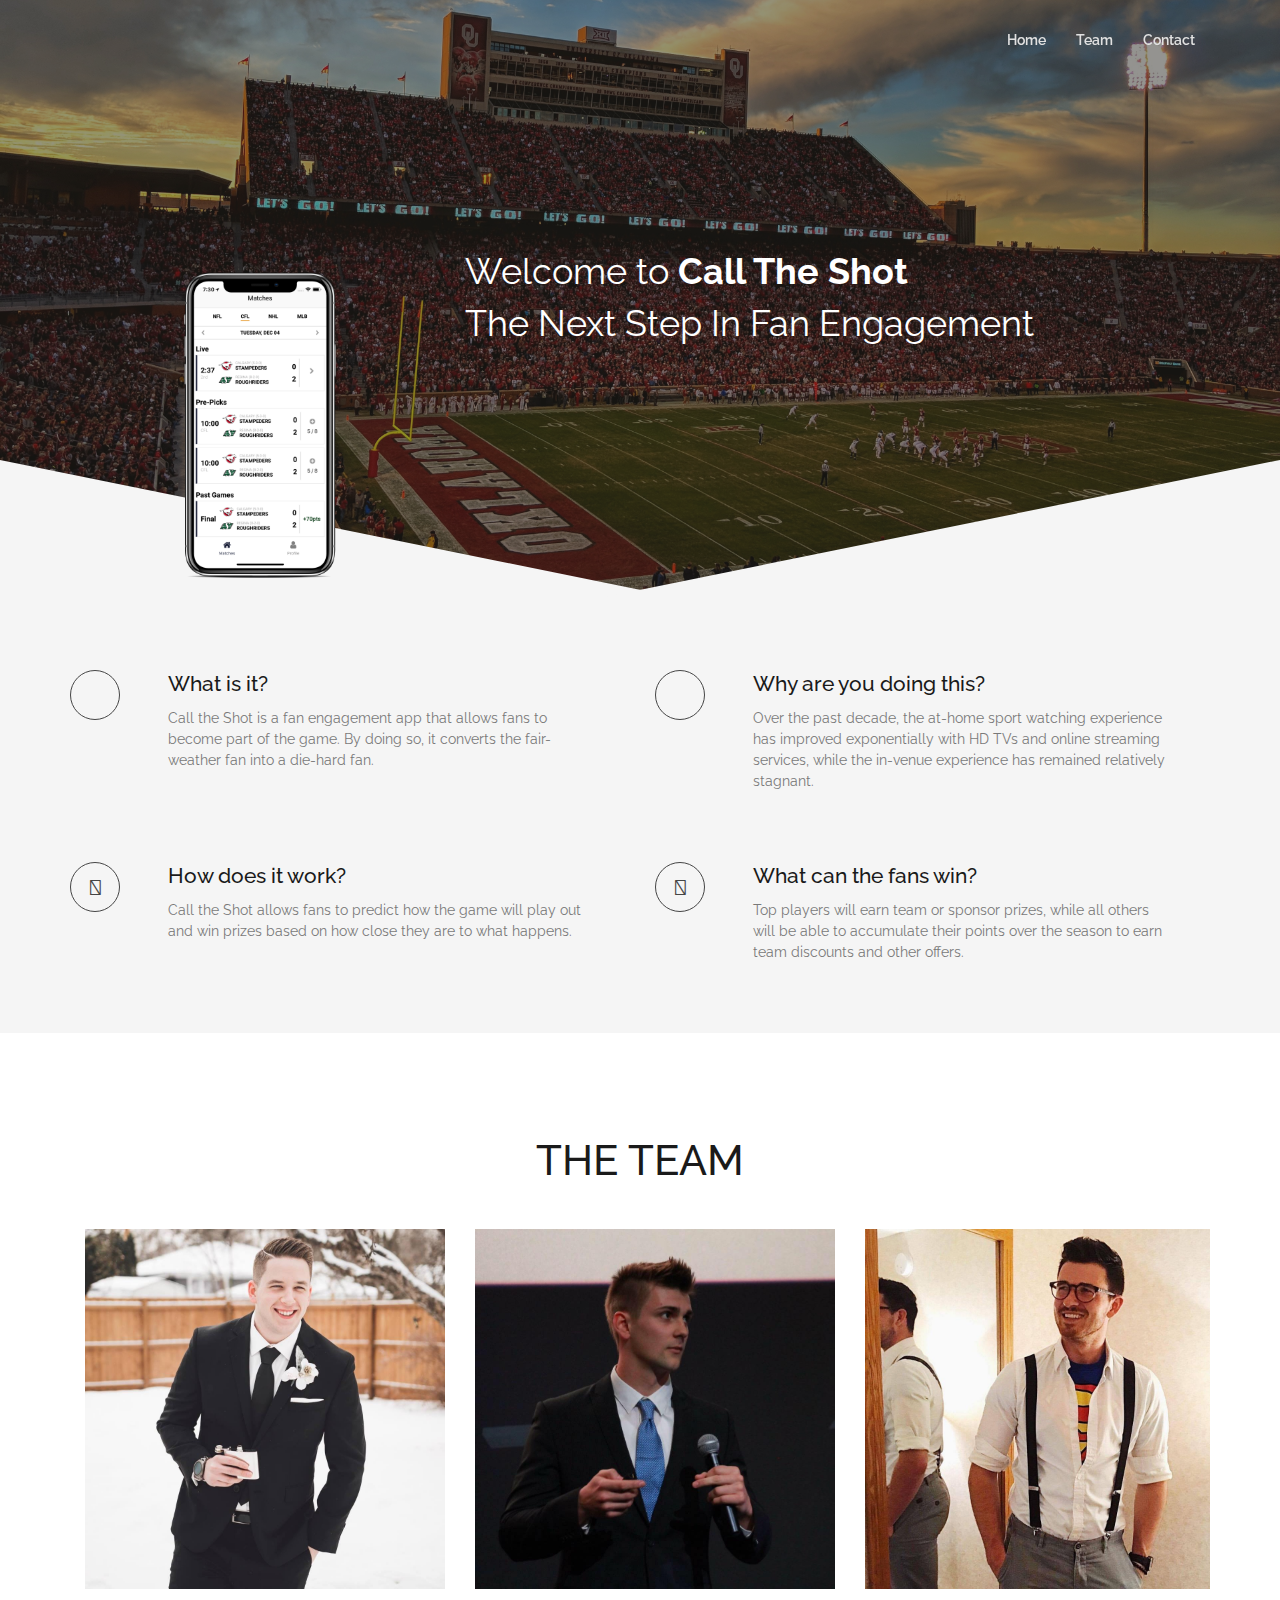
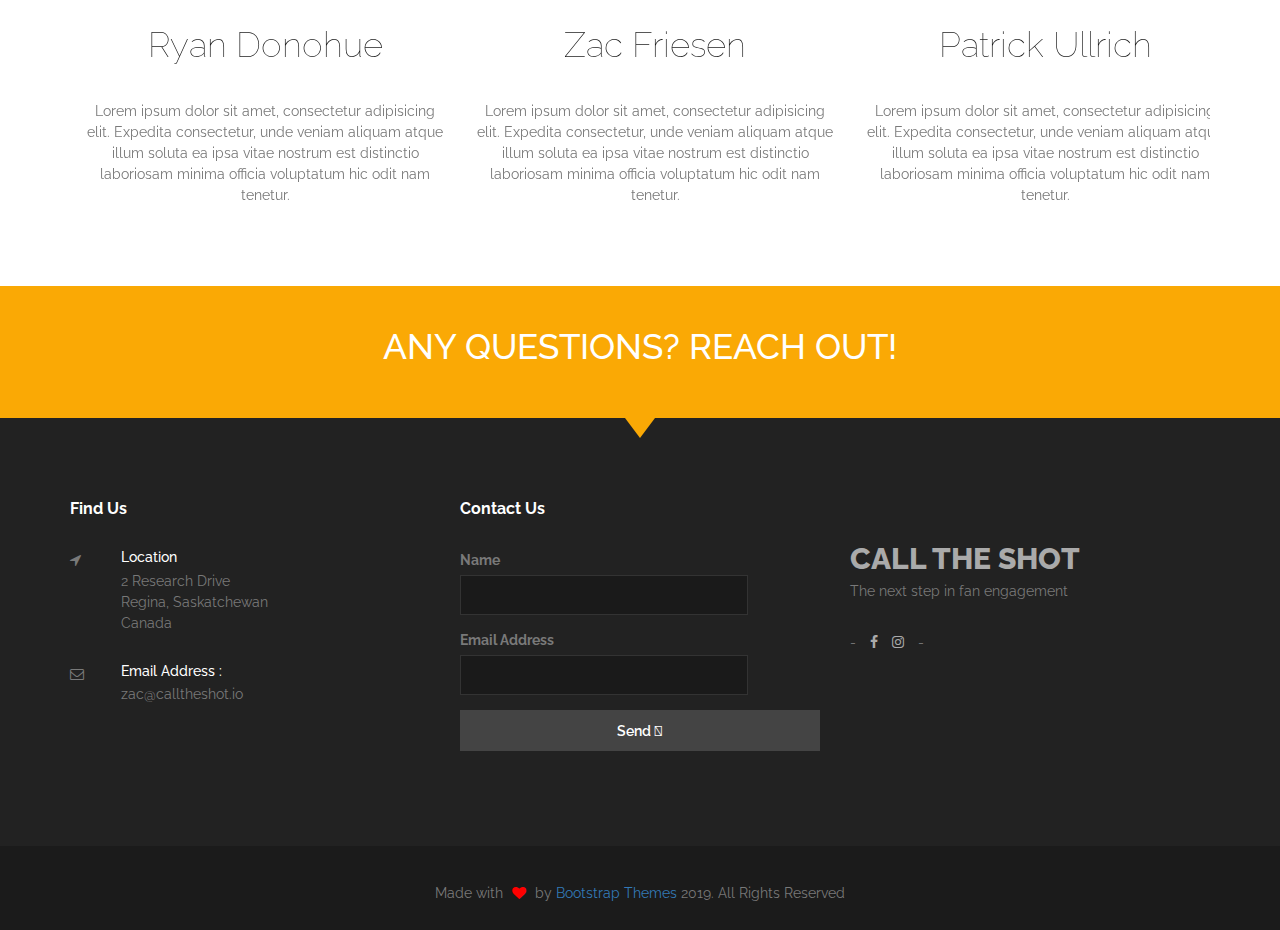
==== index.html @ 2e90aa80 "feat(Favicon):" ====
<!doctype html>
<!--[if lt IE 7]>      <html class="no-js lt-ie9 lt-ie8 lt-ie7" lang=""> <![endif]-->
<!--[if IE 7]>         <html class="no-js lt-ie9 lt-ie8" lang=""> <![endif]-->
<!--[if IE 8]>         <html class="no-js lt-ie9" lang=""> <![endif]-->
<!--[if gt IE 8]><!-->
<html class="no-js" lang="en">
<!--<![endif]-->

<head>
  <meta charset="utf-8">
  <title>Call The Shot</title>
  <meta name="description" content="">
  <meta name="viewport" content="width=device-width, initial-scale=1">
  <link rel="icon" type="image/png" sizes="32x32" href="./assets/favicon-32x32.png">
  <link rel="icon" type="image/png" sizes="16x16" href="./assets/favicon-16x16.png">
  <meta name="msapplication-TileColor" content="#da532c">
  <meta name="theme-color" content="#ffffff">

  <!--Google Font link-->
  <link href="https://fonts.googleapis.com/css?family=Raleway:100,100i,200,200i,300,300i,400,400i,500,500i,600,600i,700,700i,800,800i,900,900i"
    rel="stylesheet">
  <link href="https://fonts.googleapis.com/css?family=Droid+Sans" rel="stylesheet">


  <link rel="stylesheet" href="assets/css/animate.css">
  <link rel="stylesheet" href="assets/css/font-awesome.min.css">
  <link rel="stylesheet" href="assets/css/bootstrap.css">
  <link rel="stylesheet" href="assets/css/bootsnav.css">
  <link rel="stylesheet" href="assets/css/plugins.css" />
  <link rel="stylesheet" href="assets/css/style.css">
  <link rel="stylesheet" href="assets/css/responsive.css" />
  <link rel="stylesheet" href="assets/css/magnific-popup.css">

  <link rel="stylesheet" href="https://use.fontawesome.com/releases/v5.5.0/css/all.css" integrity="sha384-B4dIYHKNBt8Bc12p+WXckhzcICo0wtJAoU8YZTY5qE0Id1GSseTk6S+L3BlXeVIU"
    crossorigin="anonymous">

  <script src="assets/js/vendor/modernizr-2.8.3-respond-1.4.2.min.js"></script>
</head>

<body data-spy="scroll" data-target="#navbar-menu" data-offset="110">


  <!-- Preloader -->
  <div id="loading">
    <div id="loading-center">
      <div id="loading-center-absolute">
        <div class="object" id="object_one"></div>
        <div class="object" id="object_two"></div>
        <div class="object" id="object_three"></div>
        <div class="object" id="object_four"></div>
      </div>
    </div>
  </div>
  <!--End off Preloader -->


  <div class="culmn">
    <!--Home page style-->


    <nav class="navbar navbar-default bootsnav navbar-fixed no-background white">
      <div class="container">

        <!-- Start Header Navigation -->
        <div class="navbar-header">
          <button type="button" class="navbar-toggle" data-toggle="collapse" data-target="#navbar-menu">
            <i class="fa fa-bars"></i>
          </button>

          <a href="#" class="navbar-left">
            <!-- <img src="assets/cts.png"> -->
          </a>

        </div>
        <!-- End Header Navigation -->

        <!-- navbar menu -->
        <div class="collapse navbar-collapse" id="navbar-menu">
          <ul class="nav navbar-nav navbar-right">
            <li><a href="#home">Home</a></li>
            <!-- <li><a href="#features">About</a></li> -->
            <li><a href="#team">Team</a></li>
            <li><a href="#contact">Contact</a></li>
          </ul>
        </div><!-- /.navbar-collapse -->
      </div>

    </nav>

    <!--Home Sections-->
    <section id="home" class="home bg-black fix">
      <div class="overlay"></div>
      <div class="container">
        <div class="row">
          <div class="main_home">
            <div class="col-md-12">
              <div class="hello_slid">
                <div class="slid_item xs-text-center">
                  <div class="col-sm-4">
                    <img src="assets/matches.png" alt="" />
                  </div>
                  <div class="col-sm-8">
                    <div class="home_text xs-m-top-30">
                      <h2 class="text-white">Welcome to <strong>Call The Shot</strong></h2>
                      <h2 class="text-white">The Next Step In Fan Engagement</h2>
                    </div>

                    <!-- <div class="home_btns m-top-40">
                      <a href="" class="btn btn-primary m-top-20">Buy Now</a>
                    </div> -->
                  </div>
                </div><!-- End off slid item -->

              </div>
            </div>
          </div>
        </div>
        <!--End off row-->
      </div>
      <!--End off container -->
    </section>
    <!--End off Home Sections-->



    <!--Featured Section-->
    <section id="features" class="features bg-grey">
      <div class="container">
        <div class="row">
          <div class="main_features fix roomy-70">
            <div class="col-md-6">
              <div class="features_item sm-m-top-30">
                <div class="f_item_icon">
                  <i class="fas fa-mobile-alt"></i>
                </div>
                <div class="f_item_text">
                  <h3>What is it?</h3>
                  <p>Call the Shot is a fan engagement app that allows fans to become part of the game. By doing so, it
                    converts the fair-weather fan into a die-hard fan.</p>
                </div>
              </div>
            </div>
            <div class="col-md-6">
              <div class="features_item sm-m-top-30">
                <div class="f_item_icon">
                  <i class="fas fa-clock"></i>
                </div>
                <div class="f_item_text">
                  <h3>Why are you doing this?</h3>
                  <p>Over the past decade, the at-home sport watching experience has improved exponentially with HD TVs
                    and online streaming services, while the in-venue experience has remained relatively stagnant.</p>
                </div>
              </div>
            </div>
            <div class="col-md-6">
              <div class="features_item m-top-70">
                <div class="f_item_icon">
                  <i class="fas fa-question"></i>
                </div>
                <div class="f_item_text">
                  <h3>How does it work?</h3>
                  <p>Call the Shot allows fans to predict how the game will play out and win prizes based on how close
                    they are to what happens. </p>
                </div>
              </div>
            </div>
            <div class="col-md-6">
              <div class="features_item m-top-70">
                <div class="f_item_icon">
                  <i class="fas fa-trophy"></i>
                </div>
                <div class="f_item_text">
                  <h3>What can the fans win?</h3>
                  <p>Top players will earn team or sponsor prizes, while all others will be able to accumulate their
                    points over the season to earn team discounts and other offers.</p>
                </div>
              </div>
            </div>

          </div>
        </div><!-- End off row -->
      </div><!-- End off container -->
    </section><!-- End off Featured Section-->


    <!--Dialogue section-->

    <!-- <section id="dialogue" class="dialogue bg-white roomy-80">
      <div class="container">
        <div class="row">
          <div class="main_dialogue text-center">
            <div class="row">
              <div class="col-md-4">
                <img class="img-responsive" src="assets/fan-.png" alt="">
              </div>
              <div class="col-md-8">
                <h2>Hello</h2>
                <p>Lorem ipsum, dolor sit amet consectetur adipisicing elit. Perferendis alias commodi hic perspiciatis
                  molestiae obcaecati minima sint, aspernatur fugiat, incidunt, magni quae cupiditate repudiandae
                  mollitia cum ad nemo vel atque.</p>
              </div>
            </div>
            <div class="row">
              <div class="col-md-8">
                <h2>Hello</h2>
                <p>Lorem ipsum, dolor sit amet consectetur adipisicing elit. Perferendis alias commodi hic perspiciatis
                  molestiae obcaecati minima sint, aspernatur fugiat, incidunt, magni quae cupiditate repudiandae
                  mollitia cum ad nemo vel atque.</p>
              </div>
              <div class="col-md-4">
                <img class="img-responsive" src="assets/cts.png" alt="">
              </div>
            </div>
            <div class="row">
              <div class="img-responsive" class="col-xs-12">
                <hr>
              </div>
            </div>
            <div class="row">
              <div class="col-md-4">
                <img src="assets/cts.png" alt="">
              </div>
              <div class="col-md-8">
                <h2>Hello</h2>
                <p>Lorem ipsum, dolor sit amet consectetur adipisicing elit. Perferendis alias commodi hic perspiciatis
                  molestiae obcaecati minima sint, aspernatur fugiat, incidunt, magni quae cupiditate repudiandae
                  mollitia cum ad nemo vel atque.</p>
              </div>
            </div>
          </div>
        </div>
      </div>
    </section> -->

    <!--product section-->
    <section id="team" class="team bg-white fix">
      <div class="container">
        <div class="main_team roomy-80">
          <div class="head_title text-center fix">
            <h1 class="text-uppercase">The Team</h1>
          </div>

          <div class="carousel-inner" role="listbox">
            <div class="item active">
              <div class="container">
                <div class="row">

                  <div class="col-sm-4 text-center">
                    <div class="team_item xs-m-top-30">
                      <div class="port_img">
                        <img src="assets/ryan.jpg" alt="" />
                      </div>
                    </div>
                    <h2 class="my-2 person-title">Ryan Donohue</h2>
                    <p>Lorem ipsum dolor sit amet, consectetur adipisicing elit. Expedita consectetur, unde veniam
                      aliquam atque illum soluta ea ipsa vitae nostrum est distinctio laboriosam minima officia
                      voluptatum hic odit nam tenetur.</p>
                  </div>

                  <div class="col-sm-4 text-center">
                    <div class="team_item xs-m-top-30">
                      <div class="port_img">
                        <img src="assets/zac.jpg" alt="" />
                      </div>
                    </div>
                    <h2 class="my-2 person-title">Zac Friesen</h2>
                    <p>Lorem ipsum dolor sit amet, consectetur adipisicing elit. Expedita consectetur, unde veniam
                      aliquam atque illum soluta ea ipsa vitae nostrum est distinctio laboriosam minima officia
                      voluptatum hic odit nam tenetur.</p>
                  </div>

                  <div class="col-sm-4 text-center">
                    <div class="team_item xs-m-top-30">
                      <div class="port_img">
                        <img src="assets/pat.jpg" alt="" />
                      </div>
                    </div>
                    <h2 class="my-2 person-title">Patrick Ullrich</h2>
                    <p>Lorem ipsum dolor sit amet, consectetur adipisicing elit. Expedita consectetur, unde veniam
                      aliquam atque illum soluta ea ipsa vitae nostrum est distinctio laboriosam minima officia
                      voluptatum hic odit nam tenetur.</p>
                  </div>

                </div><!-- End off row -->
              </div>
            </div><!-- End off team -->
          </div>
        </div><!-- End off row -->
      </div><!-- End off container -->
    </section><!-- End off Product section -->

    <!--Call to  action section-->
    <section id="action" class="action bg-blue roomy-40">
      <div class="container">
        <div class="row">
          <div class="maine_action">
            <div class="col-md-12">
              <div class="action_item text-center">
                <h2 class="text-white text-uppercase">Any questions? Reach out!</h2>
              </div>
            </div>
          </div>
        </div>
      </div>
    </section>




    <footer id="contact" class="footer action-lage bg-black p-top-80">
      <!--<div class="action-lage"></div>-->
      <div class="container">
        <div class="row">
          <div class="widget_area">
            <div class="col-md-4">
              <div class="widget_item widget_about">
                <h5 class="text-white">Find Us</h5>
                <div class="widget_ab_item m-top-30">
                  <div class="item_icon"><i class="fa fa-location-arrow"></i></div>
                  <div class="widget_ab_item_text">
                    <h6 class="text-white">Location</h6>
                    <p>
                      2 Research Drive
                      <br>
                      Regina,
                      Saskatchewan
                      <br>
                      Canada</p>
                  </div>
                </div>
                <div class="widget_ab_item m-top-30">
                  <div class="item_icon"><i class="fa fa-envelope-o"></i></div>
                  <div class="widget_ab_item_text">
                    <h6 class="text-white">Email Address :</h6>
                    <p>zac@calltheshot.io</p>
                  </div>
                </div>
              </div><!-- End off widget item -->
            </div><!-- End off col-md-3 -->

            <div class="col-md-4">
              <div class="widget_item widget_newsletter sm-m-top-50">
                <h5 class="text-white">Contact Us</h5>
                <form class="m-top-30" action="https://formspree.io/ryan@calltheshot.io" method="POST">
                  <div class="form-group">
                    <label>Name</label>
                    <br>
                    <input name="name" type="text" class="form-control">
                  </div>
                  <div class="form-group">
                    <label>Email Address</label>
                    <br>
                    <input type="email" class="form-control" name="_replyto">
                  </div>
                  <div class="form-group">
                    <button type="submit" class="btn btn-block text-center">Send <i class="fas fa-arrow-circle-right"></i></button>
                  </div>
                </form>
              </div>
            </div>

            <div class="col-md-4">
              <div class="widget_item widget_newsletter sm-m-top-50">
                <div class="widget_brand m-top-40">
                  <a href="" class="text-uppercase">Call The Shot</a>
                  <p>The next step in fan engagement</p>
                </div>
                <ul class="list-inline m-top-30">
                  <li> - </li>
                  <li><a href="https://www.facebook.com/Call-the-Shot-252630158747086/"><i class="fa fa-facebook"></i></a></li>
                  <li><a href="https://www.instagram.com/calltheshotapp/"><i class="fa fa-instagram"></i></a></li>
                  <li> - </li>
                </ul>

              </div>
            </div>
          </div>
        </div>
      </div>
      <div class="main_footer fix bg-mega text-center p-top-40 p-bottom-30 m-top-80">
        <div class="col-md-12">
          <p>
            Made with
            <i class="fa fa-heart"></i>
            by
            <a target="_blank" href="http://bootstrapthemes.co">Bootstrap Themes</a>
            2019. All Rights Reserved
          </p>
        </div>
      </div>
    </footer>




  </div>

  <script src="assets/js/vendor/jquery-1.11.2.min.js"></script>
  <script src="assets/js/vendor/bootstrap.min.js"></script>

  <script src="assets/js/jquery.magnific-popup.js"></script>
  <script src="assets/js/jquery.easing.1.3.js"></script>
  <script src="assets/js/bootsnav.js"></script>

  <script src="assets/js/plugins.js"></script>
  <script src="assets/js/main.js"></script>

</body>

</html>
---- assets/css/bootsnav.css ----
/* ==============================================================

Template name : Bootsnav - Multi Purpose Header
Categorie : Bootstrap Menu in CSS
Author : adamnurdin01
Version : v.1.1
Created : 2016-06-02
Last update : 2016-06-11

============================================================== */

/* MEGAMENU STYLE
=================================*/
nav.bootsnav .dropdown.megamenu-fw {
    position: static;
}

nav.bootsnav .container {
    position: relative;
}

nav.bootsnav .megamenu-fw .dropdown-menu {
    left: auto;
}

nav.bootsnav .megamenu-content {
    padding: 15px;
    width: 100% !important;
}

nav.bootsnav .megamenu-content .title{
    margin-top: 0;
}

nav.bootsnav .dropdown.megamenu-fw .dropdown-menu {
    left: 0;
    right: 0;
}

/* Navbar
=================================*/
nav.navbar.bootsnav{
    margin-bottom: 0;
    -moz-border-radius: 0px;
    -webkit-border-radius: 0px;
    -o-border-radius: 0px;
    border-radius: 0px;
    background-color: #fff;
    border: none;
    border-bottom: solid 1px #e0e0e0;
    z-index: 9;
}

nav.navbar.bootsnav ul.nav > li > a{
    color: #6f6f6f;
    background-color: transparent !important;
}

nav.navbar.bootsnav ul.nav li.megamenu-fw > a:hover,
nav.navbar.bootsnav ul.nav li.megamenu-fw > a:focus,
nav.navbar.bootsnav ul.nav li.active > a:hover,
nav.navbar.bootsnav ul.nav li.active > a:focus,
nav.navbar.bootsnav ul.nav li.active > a{
    background-color: transparent;
}

nav.navbar.bootsnav .navbar-toggle{
    background-color: #fff !important;
    border: none;
    padding: 0;
    font-size: 18px;
    position: relative;
    top: 5px;
}

nav.navbar.bootsnav ul.nav .dropdown-menu .dropdown-menu{
    top: 0;
    left: 100%;
}

nav.navbar.bootsnav ul.nav ul.dropdown-menu > li > a{
    white-space:normal;
}


ul.menu-col{
    padding: 0;
    margin: 0;
    list-style: none;
}

ul.menu-col li a{
    color: #6f6f6f;
}

ul.menu-col li a:hover,
ul.menu-col li a:focus{
    text-decoration: none;
}

/* Navbar Full
=================================*/
nav.bootsnav.navbar-full{
    padding-bottom: 10px;
    padding-top: 10px;
}

nav.bootsnav.navbar-full .navbar-header{
    display: block;
    width: 100%;
}

nav.bootsnav.navbar-full .navbar-toggle{
    display: inline-block;
    margin-right: 0;
    position: relative;
    top: 0;
    font-size: 30px;
    -webkit-transition: all 1s ease-in-out;
	-moz-transition: all 1s ease-in-out;
	-o-transition: all 1s ease-in-out;
	-ms-transition: all 1s ease-in-out;
	transition: all 1s ease-in-out;
}

nav.bootsnav.navbar-full .navbar-collapse{
    position: fixed;
    width: 100%;
    height: 100% !important;
    top: 0;
    left: 0;
    padding: 0;
    display: none !important;
    z-index: 9;
}

nav.bootsnav.navbar-full .navbar-collapse.in{
    display: block !important;
}

nav.bootsnav.navbar-full .navbar-collapse .nav-full{
    overflow: auto;
}

nav.bootsnav.navbar-full .navbar-collapse .wrap-full-menu{
    display: table-cell;
    vertical-align: middle;
    background-color: #fff;
    overflow: auto;
}

nav.bootsnav.navbar-full .navbar-collapse .nav-full::-webkit-scrollbar {
    width: 0;
}

nav.bootsnav.navbar-full .navbar-collapse .nav-full::-moz-scrollbar {
    width: 0;
}

nav.bootsnav.navbar-full .navbar-collapse .nav-full::-ms-scrollbar {
    width: 0;
}

nav.bootsnav.navbar-full .navbar-collapse .nav-full::-o-scrollbar {
    width: 0;
}


nav.bootsnav.navbar-full .navbar-collapse ul.nav{
    display: block;
    width: 100%;
    overflow: auto;
}

nav.bootsnav.navbar-full .navbar-collapse ul.nav a:hover,
nav.bootsnav.navbar-full .navbar-collapse ul.nav a:focus,
nav.bootsnav.navbar-full .navbar-collapse ul.nav a{
    background-color: transparent;
}

nav.bootsnav.navbar-full .navbar-collapse ul.nav > li{
    float: none;
    display: block;
    text-align: center;
}

nav.bootsnav.navbar-full .navbar-collapse ul.nav > li > a{
    display: table;
    margin: auto;
    text-transform: uppercase;
    font-weight: bold;
    letter-spacing: 2px;
    font-size: 24px;
    padding: 10px 15px;
}

li.close-full-menu > a{
    padding-top: 0px !important;
    padding-bottom: 0px !important;
}

li.close-full-menu{
    padding-top: 30px !important;
    padding-bottom: 30px !important;
}

/* Atribute Navigation
=================================*/
.attr-nav{
    float: right;
    display: inline-block;
    margin-left: 13px;
    margin-right: -15px;
}

.attr-nav > ul{
    padding: 0;
    margin: 0 0 -7px 0;
    list-style: none;
    display: inline-block;
}

.attr-nav > ul > li{
    float: left;
    display: block;
}

.attr-nav > ul > li > a{
    color: #6f6f6f;
    display: block;
    padding: 28px 15px;
    position: relative;
}

.attr-nav > ul > li > a span.badge{
    position: absolute;
    top: 50%;
    margin-top: -15px;
    right: 5px;
    font-size: 10px;
    padding: 0;
    width: 15px;
    height: 15px;
    padding-top: 2px;
}

.attr-nav > ul > li.dropdown ul.dropdown-menu{
    -moz-border-radius: 0px;
    -webkit-border-radius: 0px;
    -o-border-radius: 0px;
    border-radius: 0px;
    -moz-box-shadow: 0px 0px 0px;
    -webkit-box-shadow: 0px 0px 0px;
    -o-box-shadow: 0px 0px 0px;
    box-shadow: 0px 0px 0px;
    border: solid 1px #e0e0e0;
}

ul.cart-list{
    padding: 0 !important;
    width: 250px !important;
}

ul.cart-list > li{
    position: relative;
    border-bottom: solid 1px #efefef;
    padding: 15px 15px 23px 15px !important;
}

ul.cart-list > li > a.photo{
    padding: 0 !important;
    margin-right: 15px;
    float: left;
    display: block;
    width: 50px;
    height: 50px;
    left: 15px;
    top: 15px;
}

ul.cart-list > li img{
    width: 50px;
    height: 50px;
    border: solid 1px #efefef;
}

ul.cart-list > li > h6{
    margin: 0;
}

ul.cart-list > li > h6 > a.photo{
    padding: 0 !important;
    display: block;
}

ul.cart-list > li > p{
    margin-bottom: 0;
}

ul.cart-list > li.total{
    background-color: #f5f5f5;
    padding-bottom: 15px !important;
}

ul.cart-list > li.total > .btn{
    display: inline-block;
    border-bottom: solid 1px #efefef !important;
}

ul.cart-list > li .price{
    font-weight: bold;
}

ul.cart-list > li.total > span{
    padding-top: 8px;
}

/* Top Search
=================================*/
.top-search{
    background-color: #333;
    padding: 10px 0;
    display: none;
}

.top-search input.form-control{
    background-color: transparent;
    border: none;
    -moz-box-shadow: 0px 0px 0px;
    -webkit-box-shadow: 0px 0px 0px;
    -o-box-shadow: 0px 0px 0px;
    box-shadow: 0px 0px 0px;
    color: #fff;
    height: 40px;
    padding: 0 15px;
}

.top-search .input-group-addon{
    background-color: transparent;
    border: none;
    color: #fff;
    padding-left: 0;
    padding-right: 0;
}

.top-search .input-group-addon.close-search{
    cursor: pointer;
}

/* Side Menu
=================================*/
body{
    -webkit-transition: all 0.3s ease-in-out;
	-moz-transition: all 0.3s ease-in-out;
	-o-transition: all 0.3s ease-in-out;
	-ms-transition: all 0.3s ease-in-out;
	transition: all 0.3s ease-in-out;
}

body.on-side{
    margin-left: -280px;
}

.side{
    position: fixed;
    overflow-y: auto;
    top: 0;
    right: -280px;
    width: 280px;
    padding: 25px 30px;
    height: 100%;
    display: block;
    background-color: #333;
    -webkit-transition: all 0.3s ease-in-out;
	-moz-transition: all 0.3s ease-in-out;
	-o-transition: all 0.3s ease-in-out;
	-ms-transition: all 0.3s ease-in-out;
	transition: all 0.3s ease-in-out;
    z-index: 9;
}

.side.on{
    right: 0;
}

.side .close-side{
    float: right;
    color: #fff;
    position: relative;
    z-index: 2;
    font-size: 16px;
}

.side .widget{
    position: relative;
    z-index: 1;
    margin-bottom: 25px;
}

.side .widget .title{
    color: #fff;
    margin-bottom: 15px;
}

.side .widget ul.link{
    padding: 0;
    margin: 0;
    list-style: none;
}

.side .widget ul.link li a{
    color: #9f9f9f;
    letter-spacing: 1px;
}

.side .widget ul.link li a:focus,
.side .widget ul.link li a:hover{
    color: #fff;
    text-decoration: none;
}

/* Share
=================================*/
nav.navbar.bootsnav .share{
    padding: 0 30px;
    margin-bottom: 30px;
}

nav.navbar.bootsnav .share ul{
    display: inline-block;
    padding: 0;
    margin: 0 0 -7px 0;
    list-style: none;
}

nav.navbar.bootsnav .share ul > li{
    float: left;
    display: block;
    margin-right: 5px;
}

nav.navbar.bootsnav .share ul > li > a{
    display: table-cell;
    vertical-align: middle;
    text-align: center;
    width: 35px;
    height: 35px;
    -moz-border-radius: 50%;
    -webkit-border-radius: 50%;
    -o-border-radius: 50%;
    border-radius: 50%;
    background-color: #cfcfcf;
    color: #fff;
}

/* Transparent
=================================*/
nav.navbar.bootsnav.navbar-fixed{
    position: fixed;
    display: block;
    width: 100%;
}

nav.navbar.bootsnav.no-background{
    -webkit-transition: all 1s ease-in-out;
	-moz-transition: all 1s ease-in-out;
	-o-transition: all 1s ease-in-out;
	-ms-transition: all 1s ease-in-out;
	transition: all 1s ease-in-out;
}

/* Navbar Sticky
=================================*/
.wrap-sticky{
    position: relative;
    -webkit-transition: all 0.3s ease-in-out;
	-moz-transition: all 0.3s ease-in-out;
	-o-transition: all 0.3s ease-in-out;
	-ms-transition: all 0.3s ease-in-out;
	transition: all 0.3s ease-in-out;
}

.wrap-sticky nav.navbar.bootsnav{
    position: absolute;
    width: 100%;
    left: 0;
    top: 0;
}

.wrap-sticky nav.navbar.bootsnav.sticked{
    position: fixed;
    -webkit-transition: all 0.2s ease-in-out;
	-moz-transition: all 0.2s ease-in-out;
	-o-transition: all 0.2s ease-in-out;
	-ms-transition: all 0.2s ease-in-out;
	transition: all 0.2s ease-in-out;
}

body.on-side .wrap-sticky nav.navbar.bootsnav.sticked{
    left: -280px;
}

/* Navbar Responsive
=================================*/
@media (min-width: 1024px) and (max-width:1400px) {
    body.wrap-nav-sidebar .wrapper .container{
        width: 100%;
        padding-left: 30px;
        padding-right: 30px;
    }
}

@media (min-width: 1024px) {
    /* General Navbar
    =================================*/
    nav.navbar.bootsnav ul.nav .dropdown-menu .dropdown-menu{
        margin-top: -2px;
    }

    nav.navbar.bootsnav ul.nav.navbar-right .dropdown-menu .dropdown-menu{
        left: -200px;
    }
    
    nav.navbar.bootsnav ul.nav > li > a{
        padding: 30px 15px;
        font-weight: 600;
    }
    
    nav.navbar.bootsnav ul.nav > li.dropdown > a.dropdown-toggle:after{
        font-family: 'FontAwesome';
        content: "\f0d7";
        margin-left: 5px;
        margin-top: 2px;
    }
    
    nav.navbar.bootsnav li.dropdown ul.dropdown-menu{
        -moz-box-shadow: 0px 0px 0px;
        -webkit-box-shadow: 0px 0px 0px;
        -o-box-shadow: 0px 0px 0px;
        box-shadow: 0px 0px 0px;
        -moz-border-radius: 0px;
        -webkit-border-radius: 0px;
        -o-border-radius: 0px;
        border-radius: 0px;
        padding: 0;
        width: 200px;
        background: #fff;
        border: solid 1px #e0e0e0;
        border-top: solid 5px;
    }
    
    nav.navbar.bootsnav li.dropdown ul.dropdown-menu > li a:hover,
    nav.navbar.bootsnav li.dropdown ul.dropdown-menu > li a:hover{
        background-color: transparent;
    }
    
    nav.navbar.bootsnav li.dropdown ul.dropdown-menu > li > a{
        padding: 10px 15px;
        border-bottom: solid 1px #eee;
        color: #6f6f6f;
    }
    
    nav.navbar.bootsnav li.dropdown ul.dropdown-menu > li:last-child > a{
        border-bottom: none;
    }
    
    nav.navbar.bootsnav ul.navbar-right li.dropdown ul.dropdown-menu li a{
        text-align: right;
    }
    
    nav.navbar.bootsnav li.dropdown ul.dropdown-menu li.dropdown > a.dropdown-toggle:before{
        font-family: 'FontAwesome';
        float: right;
        content: "\f105";
        margin-top: 0;
    }
    
    nav.navbar.bootsnav ul.navbar-right li.dropdown ul.dropdown-menu li.dropdown > a.dropdown-toggle:before{
        font-family: 'FontAwesome';
        float: left;
        content: "\f104";
        margin-top: 0;
    }
    
    nav.navbar.bootsnav li.dropdown ul.dropdown-menu ul.dropdown-menu{
        top: -3px;
    }
    
    nav.navbar.bootsnav ul.dropdown-menu.megamenu-content{
        padding: 0 15px !important;
    }
    
    nav.navbar.bootsnav ul.dropdown-menu.megamenu-content > li{
       padding: 25px 0 20px;
    }
    
    nav.navbar.bootsnav ul.dropdown-menu.megamenu-content.tabbed{
        padding: 0;
    }
    
    nav.navbar.bootsnav ul.dropdown-menu.megamenu-content.tabbed > li{
        padding: 0;
    }
    
    nav.navbar.bootsnav ul.dropdown-menu.megamenu-content .col-menu{
        padding: 0 30px;
        margin: 0 -0.5px;
        border-left: solid 1px #f0f0f0;
        border-right: solid 1px #f0f0f0;
    }
    
    nav.navbar.bootsnav ul.dropdown-menu.megamenu-content .col-menu:first-child{
        border-left: none;
    }
    
    nav.navbar.bootsnav ul.dropdown-menu.megamenu-content .col-menu:last-child{
        border-right: none;
    }
    
    nav.navbar.bootsnav ul.dropdown-menu.megamenu-content .content{
        display: none;
    }
    
    nav.navbar.bootsnav ul.dropdown-menu.megamenu-content .content ul.menu-col li a{
        text-align: left;
        padding: 5px 0;
        display: block;
        width: 100%;
        margin-bottom: 0;
        border-bottom: none;
        color: #6f6f6f;
    }
    
    nav.navbar.bootsnav.on ul.dropdown-menu.megamenu-content .content{
        display: block !important;
        height: auto !important;
    }
    
    /* Navbar Transparent
    =================================*/  
    nav.navbar.bootsnav.no-background{
        background-color: transparent;
        border: none;
    }
    
    nav.navbar.bootsnav.navbar-transparent .attr-nav{
        padding-left: 15px;
        margin-left: 30px;
    }
    
    nav.navbar.bootsnav.navbar-transparent.white{
        background-color: rgba(255,255,255,0.3);
        border-bottom: solid 1px #bbb;
    }
    
    nav.navbar.navbar-inverse.bootsnav.navbar-transparent.dark,
    nav.navbar.bootsnav.navbar-transparent.dark{
        background-color: rgba(0,0,0,0.3);
        border-bottom: solid 1px #555;
    }
    
    nav.navbar.bootsnav.navbar-transparent.white .attr-nav{
        border-left: solid 1px #bbb;
    }
    
    nav.navbar.navbar-inverse.bootsnav.navbar-transparent.dark .attr-nav,
    nav.navbar.bootsnav.navbar-transparent.dark .attr-nav{
        border-left: solid 1px #555;
    }
    
    nav.navbar.bootsnav.no-background.white .attr-nav > ul > li > a,
    nav.navbar.bootsnav.navbar-transparent.white .attr-nav > ul > li > a,
    nav.navbar.bootsnav.navbar-transparent.white ul.nav > li > a,
    nav.navbar.bootsnav.no-background.white ul.nav > li > a{
        color: #e1e1e1;
    }
    
    nav.navbar.bootsnav.navbar-transparent.dark .attr-nav > ul > li > a,
    nav.navbar.bootsnav.navbar-transparent.dark ul.nav > li > a{
        color: #eee;
    }
    
    nav.navbar.bootsnav.navbar-fixed.navbar-transparent .logo-scrolled,
    nav.navbar.bootsnav.navbar-fixed.no-background .logo-scrolled{
        display: none;
    }

    nav.navbar.bootsnav.navbar-fixed.navbar-transparent .logo-display,
    nav.navbar.bootsnav.navbar-fixed.no-background .logo-display{
        display: block;
    }

    nav.navbar.bootsnav.navbar-fixed .logo-display{
        display: none;
    }

    nav.navbar.bootsnav.navbar-fixed .logo-scrolled{
        display: block;
    }
    
    /* Atribute Navigation
    =================================*/    
    .attr-nav > ul > li.dropdown ul.dropdown-menu{
        margin-top: 0;
        margin-left: 55px;
        width: 250px;
        left: -250px;
    }
    
    /* Menu Center
    =================================*/
    nav.navbar.bootsnav.menu-center .container{
        position: relative;
    }
    
    nav.navbar.bootsnav.menu-center ul.nav.navbar-center{
        float:none;
        margin: 0 auto;
        display: table;
        table-layout: fixed;
    }
    
    nav.navbar.bootsnav.menu-center .navbar-header,
    nav.navbar.bootsnav.menu-center .attr-nav{
        position: absolute;
    }
    
    nav.navbar.bootsnav.menu-center .attr-nav{
        right: 15px;
    }
    
    /* Navbar Brand top
    =================================*/
    nav.bootsnav.navbar-brand-top .navbar-header{
        display: block;
        width: 100%;
        text-align: center;
    }
    
    nav.bootsnav.navbar-brand-top ul.nav > li.dropdown > ul.dropdown-menu{
        margin-top: 2px;
    }
    
    nav.bootsnav.navbar-brand-top ul.nav > li.dropdown.megamenu-fw > ul.dropdown-menu{
        margin-top: 0;
    }
    
    nav.bootsnav.navbar-brand-top .navbar-header .navbar-brand{
        display: inline-block;
        float: none;
        margin: 0;
    }
    
    nav.bootsnav.navbar-brand-top .navbar-collapse{
        text-align: center;
    }
    
    nav.bootsnav.navbar-brand-top ul.nav{
        display: inline-block;
        float: none;
        margin: 0 0 -5px 0;
    }
    
    /* Navbar Center
    =================================*/
    nav.bootsnav.brand-center .navbar-header{
        display: block;
        width: 100%;
        position: absolute;
        text-align: center;
        top: 0;
        left: 0;
    }
    
    nav.bootsnav.brand-center .navbar-brand{
        display: inline-block;
        float: none;
    }
    
    nav.bootsnav.brand-center .navbar-collapse{
        text-align: center;
        display: inline-block;
        padding-left: 0;
        padding-right: 0;
    }
    
    nav.bootsnav.brand-center ul.nav > li.dropdown > ul.dropdown-menu{
        margin-top: 2px;
    }
    
    nav.bootsnav.brand-center ul.nav > li.dropdown.megamenu-fw > ul.dropdown-menu{
        margin-top: 0;
    }
    
    nav.bootsnav.brand-center .navbar-collapse .col-half{
        width: 50%;
        float: left;
        display: block;
    }
    
    nav.bootsnav.brand-center .navbar-collapse .col-half.left{
        text-align: right;
        padding-right: 100px;
    }
    
    nav.bootsnav.brand-center .navbar-collapse .col-half.right{
        text-align: left;
        padding-left: 100px;
    }
    
    nav.bootsnav.brand-center ul.nav{
        float: none !important;
        margin-bottom: -5px !important;
        display: inline-block !important;
    }
    
    nav.bootsnav.brand-center ul.nav.navbar-right{
        margin: 0;
    }
    
    nav.bootsnav.brand-center.center-side .navbar-collapse .col-half.left{
        text-align: left;
        padding-right: 100px;
    }
    
    nav.bootsnav.brand-center.center-side .navbar-collapse .col-half.right{
        text-align: right;
        padding-left: 100px;
    }
    
    /* Navbar Sidebar
    =================================*/
    body.wrap-nav-sidebar .wrapper{
        padding-left: 260px; 
        overflow-x: hidden;
    }

    nav.bootsnav.navbar-sidebar{
        position: fixed;
        width: 260px;
        overflow: hidden;
        left: 0;
        padding: 0  0 0 0 !important;
        background: #fff;
        -moz-box-shadow: 1px 0px 1px 0px #eee;
        -webkit-box-shadow: 1px 0px 1px 0px #eee;
        -o-box-shadow: 1px 0px 1px 0px #eee;
        box-shadow: 1px 0px 1px 0px #eee;
    }  
    
    nav.bootsnav.navbar-sidebar .scroller{
        width: 280px;
        overflow-y:auto;
        overflow-x: hidden;
    }

    nav.bootsnav.navbar-sidebar .container-fluid,
    nav.bootsnav.navbar-sidebar .container{
        padding: 0 !important;
    }

    nav.bootsnav.navbar-sidebar .navbar-header{
        float: none;
        display: block;
        width: 260px;
        padding: 10px 15px;
        margin: 10px 0 0 0 !important;
    }
    
    nav.bootsnav.navbar-sidebar .navbar-collapse{
        padding: 0 !important;
        width: 260px;
    }

    nav.bootsnav.navbar-sidebar ul.nav{
        float: none;
        display: block;
        width: 100%;
        padding: 0 15px !important;
        margin: 0 0 30px 0;
    }

    nav.bootsnav.navbar-sidebar ul.nav li{
        float: none !important;
    }
    
    nav.bootsnav.navbar-sidebar ul.nav > li > a{
        padding: 10px 15px;
        font-weight: bold;
    }
    
    nav.bootsnav.navbar-sidebar ul.nav > li.dropdown > a:after{
        float: right;
    }
    
    nav.bootsnav.navbar-sidebar ul.nav li.dropdown ul.dropdown-menu{
        left: 100%;
        top: 0;
        position: relative !important;
        left: 0 !important;
        width: 100% !important;
        height: auto !important;
        background-color: transparent;
        border: none !important;
        padding: 0;
        -moz-box-shadow: 0px 0px 0px;
        -webkit-box-shadow: 0px 0px 0px;
        -o-box-shadow: 0px 0px 0px;
        box-shadow: 0px 0px 0px;
    }
    
    nav.bootsnav.navbar-sidebar ul.nav .megamenu-content .col-menu{
        border: none !important;
    }
    
    nav.bootsnav.navbar-sidebar ul.nav > li.dropdown > ul.dropdown-menu{
        margin-bottom: 15px;
    }
    
    nav.bootsnav.navbar-sidebar ul.nav li.dropdown ul.dropdown-menu{
        padding-left: 0;
        float: none;
        margin-bottom: 0;
    }
    
    nav.bootsnav.navbar-sidebar ul.nav li.dropdown ul.dropdown-menu li a{
        padding:  5px 15px;
        color: #6f6f6f;
        border: none;
    }
    
    nav.bootsnav.navbar-sidebar ul.nav li.dropdown ul.dropdown-menu ul.dropdown-menu{
        padding-left: 15px;
        margin-top: 0;
    }
    
    nav.bootsnav.navbar-sidebar ul.nav li.dropdown ul.dropdown-menu li.dropdown > a:before{
        font-family: 'FontAwesome';
        content: "\f105";
        float: right;
    }
    
    nav.bootsnav.navbar-sidebar ul.nav li.dropdown.on ul.dropdown-menu li.dropdown.on > a:before{
        content: "\f107";
    }
    
    nav.bootsnav.navbar-sidebar ul.dropdown-menu.megamenu-content > li{
        padding: 0 !important;
    }
        
    nav.bootsnav.navbar-sidebar .dropdown .megamenu-content .col-menu{
        display: block;
        float: none !important;
        padding: 0;
        margin: 0;
        width: 100%;
    }
    
    nav.bootsnav.navbar-sidebar .dropdown .megamenu-content .col-menu .title{
        padding: 7px 0;
        text-transform: none;
        font-weight: 400;
        letter-spacing: 0px;
        margin-bottom: 0;
        cursor: pointer;
        color: #6f6f6f;
    }
    
    nav.bootsnav.navbar-sidebar .dropdown .megamenu-content .col-menu .title:before{
        font-family: 'FontAwesome';
        content: "\f105";
        float: right;
    }
    
    nav.bootsnav.navbar-sidebar .dropdown .megamenu-content .col-menu.on .title:before{
        content: "\f107";
    }
    
    nav.bootsnav.navbar-sidebar .dropdown .megamenu-content .col-menu{
        border: none;
    }
    
    nav.bootsnav.navbar-sidebar .dropdown .megamenu-content .col-menu .content{
        padding: 0 0 0 15px;
    }
    
    nav.bootsnav.navbar-sidebar .dropdown .megamenu-content .col-menu ul.menu-col li a{
        padding: 3px 0 !important;
    }
}

@media (max-width: 992px) {
    /* Navbar Responsive
    =================================*/ 
    nav.navbar.bootsnav .navbar-brand    {
        display: inline-block;
        float: none !important;
        margin: 0 !important;
    }
    
    nav.navbar.bootsnav .navbar-header {
        float: none;
        display: block;
        text-align: center;
        padding-left: 30px;
        padding-right: 30px;
    }
    
    nav.navbar.bootsnav .navbar-toggle {
        display: inline-block;
        float: left;
        margin-right: -200px;
        margin-top: 10px;
    }
    
    nav.navbar.bootsnav .navbar-collapse {
        border: none;   
        margin-bottom: 0;
    }
    
    nav.navbar.bootsnav.no-full .navbar-collapse{
        max-height: 350px;
        overflow-y: auto !important;
    }
    
    nav.navbar.bootsnav .navbar-collapse.collapse {
        display: none !important;
    }
    
    nav.navbar.bootsnav .navbar-collapse.collapse.in {
        display: block !important;
    }
    
    nav.navbar.bootsnav .navbar-nav {
        float: none !important;
        padding-left: 30px;
        padding-right: 30px;
        margin: 0px -15px;
    }
    
    nav.navbar.bootsnav .navbar-nav > li {
        float: none;
    }
    
    nav.navbar.bootsnav li.dropdown a.dropdown-toggle:before{
        font-family: 'FontAwesome';
        content: "\f105";
        float: right;
        font-size: 16px;
        margin-left: 10px;
    }
    
    nav.navbar.bootsnav li.dropdown.on > a.dropdown-toggle:before{
        content: "\f107";
    }
    
    nav.navbar.bootsnav .navbar-nav > li > a{
        display: block;
        width: 100%;
        border-bottom: solid 1px #e0e0e0;
        padding: 10px 0;
        border-top: solid 1px #e0e0e0;
        margin-bottom: -1px;
    }
    
    nav.navbar.bootsnav .navbar-nav > li:first-child > a{
        border-top: none;
    }
    
    nav.navbar.bootsnav ul.navbar-nav.navbar-left > li:last-child > ul.dropdown-menu{
        border-bottom: solid 1px #e0e0e0;
    }
    
    nav.navbar.bootsnav ul.nav li.dropdown li a.dropdown-toggle{
        float: none !important;
        position: relative;
        display: block;
        width: 100%;
    }
    
    nav.navbar.bootsnav ul.nav li.dropdown ul.dropdown-menu{
        width: 100%;
        position: relative !important;
        background-color: transparent;
        float: none;
        border: none;
        padding: 0 0 0 15px !important;
        margin: 0 0 -1px 0 !important;
        -moz-box-shadow: 0px 0px 0px;
        -webkit-box-shadow: 0px 0px 0px;
        -o-box-shadow: 0px 0px 0px;
        box-shadow: 0px 0px 0px;
        -moz-border-radius: 0px 0px 0px;
        -webkit-border-radius: 0px 0px 0px;
        -o-border-radius: 0px 0px 0px;
        border-radius: 0px 0px 0px;
    }
    
    nav.navbar.bootsnav ul.nav li.dropdown ul.dropdown-menu  > li > a{
        display: block;
        width: 100%;
        border-bottom: solid 1px #e0e0e0;
        padding: 10px 0;
        color: #6f6f6f;
    }
    
    nav.navbar.bootsnav ul.nav ul.dropdown-menu li a:hover,
    nav.navbar.bootsnav ul.nav ul.dropdown-menu li a:focus{
        background-color: transparent;
    }
    
    nav.navbar.bootsnav ul.nav ul.dropdown-menu ul.dropdown-menu{
        float: none !important;
        left: 0;
        padding: 0 0 0 15px;
        position: relative;
        background: transparent;
        width: 100%;
    }
    
    nav.navbar.bootsnav ul.nav ul.dropdown-menu li.dropdown.on > ul.dropdown-menu{
        display: inline-block;
        margin-top: -10px;
    }
    
    nav.navbar.bootsnav li.dropdown ul.dropdown-menu li.dropdown > a.dropdown-toggle:after{
        display: none;
    }
    
    nav.navbar.bootsnav .dropdown .megamenu-content .col-menu .title{
        padding: 10px 15px 10px 0;
        line-height: 24px;
        text-transform: none;
        font-weight: 400;
        letter-spacing: 0px;
        margin-bottom: 0;
        cursor: pointer;
        border-bottom: solid 1px #e0e0e0;
        color: #6f6f6f;
    }
    
    nav.navbar.bootsnav .dropdown .megamenu-content .col-menu ul > li > a{
        display: block;
        width: 100%;
        border-bottom: solid 1px #e0e0e0;
        padding: 8px 0;
    }
    
   nav.navbar.bootsnav .dropdown .megamenu-content .col-menu .title:before{
        font-family: 'FontAwesome';
        content: "\f105";
        float: right;
        font-size: 16px;
        margin-left: 10px;
       position: relative;
       right: -15px;
    }
    
    nav.navbar.bootsnav .dropdown .megamenu-content .col-menu:last-child .title{
        border-bottom: none;
    }
    
    nav.navbar.bootsnav .dropdown .megamenu-content .col-menu.on:last-child .title{
        border-bottom: solid 1px #e0e0e0;
    }
    
    nav.navbar.bootsnav .dropdown .megamenu-content .col-menu:last-child ul.menu-col li:last-child a{
        border-bottom: none;
    }
    
    nav.navbar.bootsnav .dropdown .megamenu-content .col-menu.on .title:before{
        content: "\f107";
    }
    
    nav.navbar.bootsnav .dropdown .megamenu-content .col-menu .content{
        padding: 0 0 0 15px;
    }
    
    nav.bootsnav.brand-center .navbar-collapse{
        display: block;
    }
    
    nav.bootsnav.brand-center ul.nav{
        margin-bottom: 0px !important;
    }
    
    nav.bootsnav.brand-center .navbar-collapse .col-half{
        width: 100%;
        float: none;
        display: block;
    }
    
    nav.bootsnav.brand-center .navbar-collapse .col-half.left{
        margin-bottom: 0;
    }
    
    nav.bootsnav .megamenu-content{
        padding: 0;
    }
    
    nav.bootsnav .megamenu-content .col-menu{
        padding-bottom: 0;
    }
    
    nav.bootsnav .megamenu-content .title{
        cursor: pointer;
        display: block;
        padding: 10px 15px;
        margin-bottom: 0;
        font-weight: normal;
    }
    
    nav.bootsnav .megamenu-content .content{
        display: none;
    }
    
    .attr-nav{
        position: absolute;
        right: 60px;
    }
    
    .attr-nav > ul{
        padding: 0;
        margin: 0 -15px -7px 0;
    }
    
    .attr-nav > ul > li > a{
        padding: 16px 15px 15px;
    }
    
    .attr-nav > ul > li.dropdown > a.dropdown-toggle:before{
        display: none;
    }
    
    .attr-nav > ul > li.dropdown ul.dropdown-menu{
        margin-top: 2px;
        margin-left: 55px;
        width: 250px;
        left: -250px;
        border-top: solid 5px;
    }
    
    .top-search .container{
        padding: 0 45px;
    }
    
    /* Navbar full Responsive
    =================================*/   
    nav.bootsnav.navbar-full ul.nav{
        margin-left: 0;
    }
    
    nav.bootsnav.navbar-full ul.nav > li > a{
        border: none;
    }
    
    nav.bootsnav.navbar-full .navbar-brand    {
        float: left !important;
        padding-left: 0;
    }
    
    nav.bootsnav.navbar-full .navbar-toggle {
        display: inline-block;
        float: right;
        margin-right: 0;
        margin-top: 10px;
    }
    
    nav.bootsnav.navbar-full .navbar-header {
        padding-left: 15px;
        padding-right: 15px;
    }
    
    /* Navbar Sidebar
    =================================*/ 
    nav.navbar.bootsnav.navbar-sidebar .share{
        padding: 30px 15px;
        margin-bottom: 0;
    }
    
    /* Tabs
    =================================*/ 
    nav.navbar.bootsnav .megamenu-content.tabbed{
        padding-left: 0 !mportant;
    }
    
    nav.navbar.bootsnav .tabbed > li{
        padding: 25px 0;
        margin-left: -15px !important;
    }
    
    /* Mobile Navigation
    =================================*/     
    body > .wrapper{
        -webkit-transition: all 0.3s ease-in-out;
        -moz-transition: all 0.3s ease-in-out;
        -o-transition: all 0.3s ease-in-out;
        -ms-transition: all 0.3s ease-in-out;
        transition: all 0.3s ease-in-out;
    }
    
    body.side-right > .wrapper{
        margin-left: 280px;
        margin-right: -280px !important;
    }
    
    nav.navbar.bootsnav.navbar-mobile .navbar-collapse{
        position: fixed;
        overflow-y: auto !important;
        overflow-x: hidden !important;
        display: block;
        background: #fff;
        z-index: 99;
        width: 280px;
        height: 100% !important;
        left: -280px;
        top: 0;
        padding: 0;
        -webkit-transition: all 0.3s ease-in-out;
        -moz-transition: all 0.3s ease-in-out;
        -o-transition: all 0.3s ease-in-out;
        -ms-transition: all 0.3s ease-in-out;
        transition: all 0.3s ease-in-out;
    }
    
    nav.navbar.bootsnav.navbar-mobile .navbar-collapse.in{
        left: 0;
    }
    
    nav.navbar.bootsnav.navbar-mobile ul.nav{
        width: 293px;
        padding-right: 0;
        padding-left: 15px;
    }
    
    nav.navbar.bootsnav.navbar-mobile ul.nav > li > a{
        padding: 15px 15px;
    }
    
    nav.navbar.bootsnav.navbar-mobile ul.nav ul.dropdown-menu > li > a{
        padding-right: 15px !important;
        padding-top: 15px !important;
        padding-bottom: 15px !important;
    }
    
    nav.navbar.bootsnav.navbar-mobile ul.nav ul.dropdown-menu .col-menu .title{
        padding-right: 30px !important;
        padding-top: 13px !important;
        padding-bottom: 13px !important;
    }
    
    nav.navbar.bootsnav.navbar-mobile ul.nav ul.dropdown-menu .col-menu ul.menu-col li a{
        padding-top: 13px !important;
        padding-bottom: 13px !important;
    }
    
    nav.navbar.bootsnav.navbar-mobile .navbar-collapse [class*=' col-'] {
        width: 100%;
    }
    
    nav.navbar.bootsnav.navbar-fixed .logo-scrolled{
        display: block !important;
    }

    nav.navbar.bootsnav.navbar-fixed .logo-display{
        display: none !important;
    }
    
    nav.navbar.bootsnav.navbar-mobile .tab-menu,
    nav.navbar.bootsnav.navbar-mobile .tab-content{
        width: 100%;
        display: block;
    }
}

@media (max-width: 767px) {
    nav.navbar.bootsnav .navbar-header {
        padding-left: 15px;
        padding-right: 15px;
    }
    
    nav.navbar.bootsnav .navbar-nav {
        padding-left: 15px;
        padding-right: 15px;
    }
    
    .attr-nav{
        right: 30px;
    }
    
    .attr-nav > ul{
        margin-right: -10px;
    }
    
    .attr-nav > ul > li > a{
        padding: 16px 10px 15px;
        padding-left: 0 !important;
    }
    
    .attr-nav > ul > li.dropdown ul.dropdown-menu{
        left: -275px;
    }
    
    .top-search .container{
        padding: 0 15px;
    }
    
    nav.bootsnav.navbar-full .navbar-collapse{
        left: 15px;
    }
    
    nav.bootsnav.navbar-full .navbar-header{
        padding-right: 0;
    }
    
    nav.bootsnav.navbar-full .navbar-toggle {
        margin-right: -15px;
    }
    
    nav.bootsnav.navbar-full ul.nav > li > a{
        font-size: 18px !important;
        line-height: 24px !important;
        padding: 5px 10px !important;
    }
    
    /* Navbar Sidebar
    =================================*/ 
    nav.navbar.bootsnav.navbar-sidebar .share{
        padding: 30px 15px !important;
    }
    
    /* Navbar Sidebar
    =================================*/ 
    nav.navbar.bootsnav.navbar-sidebar .share{
        padding: 30px 0 !important;
        margin-bottom: 0;
    }
    
    nav.navbar.bootsnav.navbar-mobile.navbar-sidebar .share{
        padding: 30px 15px !important;
        margin-bottom: 0;
    }
    
    /* Mobile Navigation
    =================================*/ 
    body.side-right > .wrapper{
        margin-left: 280px;
        margin-right: -280px !important;
    }
    
    nav.navbar.bootsnav.navbar-mobile .navbar-collapse{
        margin-left: 0;
    }
    
    nav.navbar.bootsnav.navbar-mobile ul.nav{
        margin-left: -15px;
    }
    
    nav.navbar.bootsnav.navbar-mobile ul.nav{
        border-top: solid 1px #fff;
    }
    
    li.close-full-menu{
        padding-top: 15px !important;
        padding-bottom: 15px !important;
    }
}

@media (min-width: 480px) and (max-width: 640px) {
    nav.bootsnav.navbar-full ul.nav{
        padding-top: 30px;
        padding-bottom: 30px;
    }
}
---- assets/css/style.css ----
/*
Author: Bootstrap Themes
Author URI: http://bootstrapthemes.co
*/

/*==========================================
 01.  PREDIFINEED (FROM 1 TO 780 )
 02.  PRELOADER - LINE NO 786
 03.  NAVIGATION - LINE NO 930
 04.  HOME - LINE NO 1150
 05.  THU FEATURE - LINE NO 1280
 06.  THU FLIDE - LINE NO 1355
 07.  THU SERVICE - LINE NO 1385
 08.  PORTFOLIO - LINE NO 1444
 09.  THU SOLUTION - LINE NO 1620
 10.  THU TEAM - LINE NO 1658
 11.  THU CLIENTS FEEDBACK - LINE NO 1730
 12. THU BLOG - LINE NO 1848
 13. THU SUBCRIBS - LINE NO 1935
 14. FOOTER - LINE NO 2020
==========================================*/


/* ==========================================================================
   Author's custom styles
   ========================================================================== */
html,
body {
    font-size: 14px;
    color: #797979;
    width: 100%;
    padding: 0;
    margin-left: 0;
    margin-right: 0;
    font-weight: 400;
    width:100%;
    font-family: 'Raleway', sans-serif;
}

/*------------------------------------------------------------------*/
/*   IE10 in Windows 8 and Windows Phone 8 Bug fix
/*-----------------------------------------------------------------*/

@-webkit-viewport { width: device-width; }
@-moz-viewport { width: device-width; }
@-ms-viewport { width: device-width; }
@-o-viewport { width: device-width; }
@viewport { width: device-width; }

/*
    Page Content
------------------------------------------*/

.page-content, 
section { overflow: hidden; }

/*
    On Scroll Animations 
------------------------------------------*/

/*.animated { visibility: hidden; }
.visible { visibility: visible; }*/

/*
    Spacing & Alignment 
------------------------------------------*/

.roomy-100 {
    padding-top: 100px;
    padding-bottom: 100px;
}

.roomy-80 {
    padding-top: 100px;
    padding-bottom: 80px;
}

.roomy-70 {
    padding-top: 70px;
    padding-bottom: 70px;
}

.roomy-60 {
    padding-top: 60px;
    padding-bottom: 60px;
}

.roomy-50 {
    padding-top: 50px;
    padding-bottom: 50px;
}

.roomy-40 {
    padding-top: 40px;
    padding-bottom: 40px;
}


/*text color*/

.text-muted{}
.text-primary{color: #faa905 !important;;}
.text-finence{color:#13A0B2 !important;;}
.text-mega{color:#faa905 !important;;}
.text-white{color:#fff !important;;}
.text-black{color:#000 !important;}
.text-warning{}
.text-danger{}
.disabled{
    cursor: not-allowed;
}

/*bacground color*/
.lightbg {
    background-color: #f2f2f2;
}
.bg-primary{background-color: #faa905;}
.bg-blue{background-color:#faa905;}
.bg-mega{background-color:#1b1b1b;}
.bg-grey{background-color: #f5f5f5;}
.bg-black{background-color: #222222;}
.bg-white{background-color: #fff;}

img {
    -moz-user-select: none;
    -webkit-user-select: none;
    -ms-user-select: none;
    -user-select: none;
    -webkit-user-drag: none;
    -user-drag: none;
}
a,
a:hover,
a:active,
a:focus {
    text-decoration: none;
    outline: none;
}
a,
button,
a span {
    -webkit-transition: 0.2s ease-in-out;
    transition: 0.2s ease-in-out;
}
a {
    -webkit-transition: 0.3s ease-in-out;
    transition: 0.3s ease-in-out;
}

.btn:focus,
.btn:active {
    outline: inherit;
    background-color: transparent;
}
*,
*:before,
*:after {
    box-sizing: border-box;
    /*    direction: rtl;*/
}

p {
    margin: 0 0 15px;
}

.clear {
    clear: both;
}

img {
    max-width: 100%;
}
textarea,
input[type="text"],
input[type="password"],
input[type="datetime"],
input[type="datetime-local"],
input[type="date"],
input[type="month"],
input[type="time"],
input[type="week"],
input[type="number"],
input[type="email"],
input[type="url"],
input[type="search"],
input[type="tel"],
input[type="color"],
.uneditable-input {
    outline: none;
}

input:-webkit-autofill, textarea:-webkit-autofill, select:-webkit-autofill {
    background-color: transparent;
    background-image: none;
    color: rgb(0, 0, 0);
}

.form-control{
    border-radius: 0px;
    border:1px solid #ccc;
    box-shadow: inset 0 0px 0px rgba(0,0,0,.075);
    width: 100%;
    height: 50px;
}

.form-control:focus {
    border-color: #bcefeb;
    outline: 0;
    box-shadow: inset 0 0px 0px rgba(0,0,0,.075),0 0 0px rgba(102,175,233,.6);
}

h1,
h2,
h3,
h4,
h5,
h6 {
    margin: 0;
    font-family: 'Raleway', sans-serif;
    color:#1a1a1a;
    margin-bottom: 10px;
}

h1 {
    font-size: 3rem;
    line-height: 4rem;
}
h2 {
    font-size: 2.5rem;
    line-height: 3rem;
}
h3 {
    font-size: 1.500rem;
    line-height: 2rem;
}
h4 {
    font-size: 1.6rem;
    line-height: 2.2rem;
}
h5 {
    font-size: 1.125rem;
    line-height: 1.575rem
}
h6 {
    font-size: 1rem;
}



h1 span,
h2 span,
h3 span,
h4 span,
h5 span,
p span{
    color:#faa905;
}

p {
    line-height: 1.5rem;
}
p:last-child {
    margin-bottom: 0px;
}
/*colors*/
.w100 {
    font-weight: 100;
}

.w200 {
    font-weight: 200;
}

.w300 {
    font-weight: 300;
}

.w400 {
    font-weight: 400;
}

.w500 {
    font-weight: 500;
}

.w600 {
    font-weight: 600;
}

.w700 {
    font-weight: 700;
}

.w800 {
    font-weight: 800;
}


/*
Section
*/

.parallax-section {
    max-width: 100%;
    color: #ffffff;
}

ul{
    margin:0;
    padding:0;
    list-style:none;
}

/*all overlay*/

.overlay {
    background-color: rgba(41, 39, 34, 0.50);
    width: 100%;
    height:100%;
    position: absolute;
    left:0;
    top: 0;
}
.no-padding {
    padding: 0 !important;
    margin:0 !important;
}
.left-no-padding {
    padding-left: 0 !important;
}
.right-no-padding {
    padding-right: 0 !important;
}
.fluid-blocks-col {
    padding: 70px 40px 0 80px;
}
.fluid-blocks-col-right {
    padding: 70px 80px 0 40px;
}


/*
Separator
*/
.separator_left{
    width:85px;
    height:2px;
    margin:20px 0px;
    background: #faa905;
}
.separator_auto{
    width:85px;
    height:2px;
    margin:20px auto;
    background: #faa905;
}
.separator_small{
    width:30px;
    height:2px;
    margin:20px 0px;
    background: #faa905;
}

/*
Button
*/
.btn{
    -webkit-transition: all 0.6s;
    transition: all 0.6s;
    font-size:14px;
    font-weight: 600;
    border:1px solid;
    padding: 1rem 4rem;
}
.btn-primary{
    color: #fff;
    background-color: #faa905;
    border:1px solid;
    border-color: #faa905;

}
.btn-primary:hover{
    background-color: #eee;
    border-color: #eee;
    color:#faa905;
}

.btn-default{
    color: #fff;
    background-color: transparent;
    border:1px solid;
    border-color: #b6b6b6;
}
.btn-default:hover{
    color: #fff;
    background-color: #faa905;
    border-color: #faa905;
}


/*
socail icon
--------------------------------*/
/*
Extra height css
*/
.m-0{
    margin:0 !important;
}
.m-top-0{
    margin-top:0;
}
.m-r-0{
    margin-right: 0;
}
.m-l-0{
    margin-left: 0;
}
.m-b-0{
    margin-bottom: 0;
}

.m-r-15{
    margin-right: 15px;
}
.m-l-15{
    margin-left: 15px; 
}
.m-top-10 {
    margin-top: 10px;
}
.m-top-20 {
    margin-top: 20px;
}
.m-top-30 {
    margin-top: 30px;
}
.m-top-40 {
    margin-top: 40px;
}
.m-top-50 {
    margin-top: 50px;
}
.m-top-60 {
    margin-top: 60px;
}
.m-top-70 {
    margin-top: 70px;
}
.m-top-80 {
    margin-top: 80px;
}
.m-top-90 {
    margin-top: 90px;
}
.m-top-100 {
    margin-top: 100px;
}
.m-top-110 {
    margin-top: 110px;
}
.m-top-120 {
    margin-top: 120px;
}

.m-t-b-80 {
    margin-top: 80px;
    margin-bottom: 80px;
}
.m-t-b-120 {
    margin-top: 120px;
    margin-bottom: 120px;
}

.m-bottom-10 {
    margin-top: 10px;
}

.m-bottom-20 {
    margin-bottom: 20px;
}
.m-bottom-30 {
    margin-bottom: 30px;
}

.m-bottom-40 {
    margin-bottom: 40px;
}

.m-bottom-60 {
    margin-bottom: 60px;
}

.m-bottom-70 {
    margin-bottom: 70px;
}

.m-bottom-80 {
    margin-bottom: 80px;
}

.m-bottom-90 {
    margin-bottom: 90px;
}

.m-bottom-100 {
    margin-bottom: 100px;
}

.m-bottom-110 {
    margin-bottom: 110px;
}

.m-bottom-120 {
    margin-bottom: 120px;
}

.m_t__b{
    margin: 14rem 0;
}
.p_t__b{
    padding: 6rem 0;
}

p-0{
    padding:0 !important;
}

.p-l-15{
    padding-left: 15px;
}

.p-r-15{
    padding-right: 15px;
}

.p-top-10 {
    padding-top: 10px;
}
.p-top-20 {
    padding-top: 1.33rem;
}

.p-bottom-20 {
    padding-bottom: 1.33rem;
}

.p-top-30 {
    padding-top: 1.875rem;
}

.p-bottom-30 {
    padding-bottom: 1.875rem;
}

.p-top-40 {
    padding-top: 2.66rem;
}

.p-bottom-40 {
    padding-bottom: 2.66rem;
}

.p-top-60 {
    padding-top: 5rem;
}

.p-bottom-60 {
    padding-bottom: 5rem;
}

.p-top-80 {
    padding-top: 5.714rem;
}

.p-bottom-80 {
    padding-bottom: 5.714rem;
}

.p-top-90 {
    padding-top: 6.429rem;
}

.p-bottom-90 {
    padding-bottom: 6.429rem;
}
.p-top-100 {
    padding-top: 100px;
}

.p-bottom-100 {
    padding-bottom: 100px;
}
.p-top-110 {
    padding-top: 110px;
}

.p-bottom-110 {
    padding-bottom: 110px;
}

.p-bottom-0 {
    padding-bottom: 0;
}

.p_l_r{
    padding-left: 5.714rem;
    padding-right: 5.714rem;
}

/*padding*/
.padding-twenty {
    padding: 10px 0;
}
.padding-fourty {
    padding: 20px 0;
}
.padding-sixty {
    padding: 30px 0;
}
.padding-eighty {
    padding: 40px 0;
}

/*border*/
.no-border-top{
    border-top:0px solid transparent !important;
}
.no-border-rigth{
    border-right:0px solid transparent !important;
}

/*for placeholder changes*/

input[type="email"].form-control::-webkit-input-placeholder {
    color: #5a5a5a;
    background-color: transparent;
}

input::-webkit-input-placeholder {
    color: #cdcdcd;
}

input::-moz-placeholder {
    color: #cdcdcd;
}

input:-ms-input-placeholder {
    color: #cdcdcd;
}

input::placeholder {
    color: #cdcdcd;
}
input::-webkit-input-placeholder {
    color: #cdcdcd;
}
input::-moz-placeholder {
    color: #cdcdcd;
}
input::-ms-input-placeholder {
    color: #cdcdcd;
}
textarea::-webkit-input-placeholder{
    color: #cdcdcd;
    padding: 5px;
}
textarea::-moz-input-placeholder{
    color: #cdcdcd;
    padding: 5px;
}
textarea::-ms-input-placeholder{
    color: #cdcdcd;
    padding: 5px;
}

/*for image bg*/
/*.img-bg{
  background: url(../images/home-msg.jpg) no-repeat center top fixed;
  background-size
  -moz-background-size: cover;
  -webkit-background-size: cover;
  -o-background-size: cover;
  background-size: cover;
  width: 100%;
  overflow: hidden;
}*/


.transform_scal_rotate:hover img{ 
    -webkit-transform: scale(1.1) rotate(4deg); 
    transform: scale(1.1) rotate(4deg); 
}

.culmn{
    width:100%;
    overflow: hidden;
}
.fix{
    overflow: hidden;
}
/*heading title all area*/
.head_title{
    padding-bottom: 2.143rem;
    overflow: hidden;
}
.head_title h2{
    font-weight: 100;
    font-size:2.250rem;
}
.head_title h5{
    font-weight: 400;
    font-size:1.125rem;
    color:#333;
}

/*End off pridifain css*/



/*Preloader*/
#loading{
    background-color: #faa905;
    height: 100%;
    width: 100%;
    position: absolute;
    z-index: 1;
    margin-top: 0px;
    top: 0px;
    left:0;
    z-index: 9999;
}
#loading-center{
    width: 100%;
    height: 100%;
    position: relative;
}
#loading-center-absolute {
    position: absolute;
    left: 50%;
    top: 50%;
    height: 50px;
    width: 50px;
    margin-top: -25px;
    margin-left: -25px;
    -ms-transform: rotate(45deg); 
    -webkit-transform: rotate(45deg);
    transform: rotate(45deg); 
    -webkit-animation: loading-center-absolute 1.5s infinite;
    animation: loading-center-absolute 1.5s infinite;

}
.object{
    width: 25px;
    height: 25px;
    background-color: #FFF;
    float: left;

}


#object_one {
    -webkit-animation: object_one 1.5s infinite;
    animation: object_one 1.5s infinite;
}
#object_two {
    -webkit-animation: object_two 1.5s infinite;
    animation: object_two 1.5s infinite;
}
#object_three {
    -webkit-animation: object_three 1.5s infinite;
    animation: object_three 1.5s infinite;
}
#object_four {
    -webkit-animation: object_four 1.5s infinite;
    animation: object_four 1.5s infinite;
}


@-webkit-keyframes loading-center-absolute {
    100% { -webkit-transform: rotate(-45deg); }

}

@keyframes loading-center-absolute {
    100% { 
        transform:  rotate(-45deg);
        -webkit-transform:  rotate(-45deg);
    }
}



@-webkit-keyframes object_one {
    25% { -webkit-transform: translate(0,-50px) rotate(-180deg); }
    100% { -webkit-transform: translate(0,0) rotate(-180deg); }

}

@keyframes object_one {
    25% { 
        transform: translate(0,-50px) rotate(-180deg);
        -webkit-transform: translate(0,-50px) rotate(-180deg);
    } 
    100% { 
        transform: translate(0,0) rotate(-180deg);
        -webkit-transform: translate(0,0) rotate(-180deg);
    }
}


@-webkit-keyframes object_two {
    25% { -webkit-transform: translate(50px,0) rotate(-180deg); }
    100% { -webkit-transform: translate(0,0) rotate(-180deg); }
}

@keyframes object_two {
    25% { 
        transform: translate(50px,0) rotate(-180deg);
        -webkit-transform: translate(50px,0) rotate(-180deg);
    } 
    100% { 
        transform: translate(0,0) rotate(-180deg);
        -webkit-transform: translate(0,0) rotate(-180deg);
    }
}

@-webkit-keyframes object_three {
    25% { -webkit-transform: translate(-50px,0) rotate(-180deg); }
    100% { -webkit-transform: translate(0,0) rotate(-180deg); }
}

@keyframes object_three {
    25% { 
        transform:  translate(-50px,0) rotate(-180deg);
        -webkit-transform:  translate(-50px,0) rotate(-180deg);
    } 
    100% { 
        transform: translate(0,0) rotate(-180deg);
        -webkit-transform: rtranslate(0,0) rotate(-180deg);
    }
}


@-webkit-keyframes object_four {
    25% { -webkit-transform: translate(0,50px) rotate(-180deg); }
    100% { -webkit-transform: translate(0,0) rotate(-180deg); }
}

@keyframes object_four {
    25% { 
        transform: translate(0,50px) rotate(-180deg); 
        -webkit-transform: translate(0,50px) rotate(-180deg);  
    } 
    100% { 
        transform: translate(0,0) rotate(-180deg);
        -webkit-transform: translate(0,0) rotate(-180deg);
    }
}
/*End off Preloader*/


/*
Nav Menu style
==================*/

.navbar-brand {
    padding: 25px 15px;
}
.navbar-brand > img {
    display: block;
    width: 80%;
}

nav.navbar.bootsnav ul.nav li.active > a{
    color:#faa905;
}

nav.navbar.bootsnav ul.nav li a:hover{
    color:#faa905;
}
.navbar-nav > li > a {
    padding-top: 25px;
    padding-bottom: 20px;
}

/*
Home Section style
==================*/

.home{
    background: url(../bkg.jpg) no-repeat top center;
    background-size: cover;
    position: relative;
    padding-top: 250px;
    width:100%;
    background-position: 0 -300px; 

}
.main_home .home_text h2{
    font-size:36px;
    font-weight: 400;
}
.main_home .home_text h1{
    font-size:48px;
    font-weight: 700;
}
.main_home .home_text h3{
    font-size:24px;
    font-weight: 400;
}

.main_home:before{
    content: "";
    position: absolute;
    left:0;
    bottom:0;
    width: 0;
    height: 0;
    border-bottom: 140px solid #f5f5f5;
    border-right: 690px solid transparent;
}

.main_home:after{
    content: "";
    position: absolute;
    right:0;
    bottom:0;
    width: 0;
    height: 0;
    border-bottom: 140px solid #f5f5f5;
    border-left: 690px solid transparent;
}

.home_btns{
    margin-left:-10px;
}
.home_btns .btn{
    margin-left:10px;
}


/*
Featured section style
========================*/

.features_item .f_item_icon{
    float: left;
    width:15%;
    display: inline-block;
    margin-right: 15px;
}
.features_item .f_item_icon i{
    font-size: 1.5rem;
    color: #454545;
    width: 50px;
    height: 50px;
    text-align: center;
    line-height: 50px;
    border: 1px solid #454545;
    display: inline-block;
    border-radius: 50%;
    -webkit-transition: all 0.5s;
    transition: all 0.5s;
}
.features_item .f_item_text{
    display: inline-block;
    width:75%;
}
.features_item .f_item_text p{
    font-size:14px;
}
.features_item:hover .f_item_icon i{
    background-color: #faa905;
    border-color:#faa905;
    color:#fff;
}
.features_item:hover .f_item_text h3{
    color:#faa905;
}


/*dialogue section style*/

.main_dialogue{}
.main_dialogue h3{
    font-size:36px;
    font-weight: 300;
    line-height: 3.5rem;
}



/*Business Section*/

.business{
    background: url(../images/business-bg.jpg) no-repeat top center;
    background-size: cover;
    position: relative;
}
.business_overlay{
    background-color: rgba(44,130,201,0.5);
    width:100%;
    height: 100%;
    left:0;
    top:0;
    position: absolute;
}
.main_business{}
.business_item{}
.business_item h2{
    font-size:26px;
    font-weight: 800;
}
.business_item li{
    font-size:18px;
    font-weight: 300;
    line-height: 2rem;
}
.business_item li i{
    font-size:12px;
    margin-right: 5px;

}
.business_item p{
    color:#333333;
    line-height: 2rem;
    font-size:14px;
    font-weight: 500;
}
.business_item .business_btn{
    margin-left:-10px;
}
.business_item .business_btn a{
    margin-left:10px;
}
.business_item .business_btn .btn-default{
    color:#444444;
}


/*
work Section style
=====================*/

.main_product .carousel-control{
    background-image: none;
    color:#ddd;
    width:50px;
    height: 50px;
    line-height: 50px;
    font-size:3rem;
    text-align: center;
    top:30%;
}

.main_product .carousel-control.left{
    left:-4%;
}
.main_product .carousel-control.right {
    right:-4%;
}

.main_product .port_img{
    position: relative;
    overflow: hidden;
}

.main_product .port_img img{
    width:100%;
}
.main_product .port_overlay{
    width:100%;
    height: 100%;
    background-color: rgba(0,168,133,0.60);
    position: absolute;
    left:0;
    top:0;
    padding-top: 50%;
    opacity: 0;
    transition: all 0.2s;
}
.main_product .port_overlay a{
    width:40px;
    height: 40px;
    line-height: 40px;
    margin: 0 auto;
    color:#fff;
    border:1px solid #fff;
    border-radius: 50%;
    display: inline-block;
    font-size:2rem;
    bottom: -150px;
    position: relative;
    margin-top:-20px;
}
.main_product .port_img:hover .port_overlay a{
    bottom:0;
}
.main_product .port_img:hover .port_overlay{
    opacity: 1;
}




/*Team Section
======================*/
.team_item{}
.main_team .team_item .team_author{}
.main_team .team_item .team_author h4{
    font-size:24px;
    font-weight: 800;
    margin-bottom: 0px;
}
.main_team .team_item .team_author p{
    font-size:14px;
    font-weight: 500;
}

.main_team .team_skill_title h5{
    font-size:18px;
    font-weight: 800;
}

.main_team .team_content h4{
    font-size:24px;
    font-weight: 300;
}
.main_team .team_content h5{
    font-size:18px;
    font-weight: 500;
}
.main_team .team_socail .team_socail h5{
    font-size:18px;
    font-weight: 800;
}

.divider{
    width:100%;
    height: 1px;
    background-color: #ddd;
    display: inline-block;
    margin:30px 0px;
}

.main_team .team_socail li a i{
    font-size:20px;
    color:#ddd;
    padding: 5px;
    transition: all 0.6s;
}
.main_team .team_socail li a:hover i{
    color:#2c82c9;
}
.main_team .carousel-indicators{
    bottom:-40px;
    width:64%;
}
.main_team .carousel-indicators li{
    background-color: #c1c1c1;
}
.main_team .carousel-indicators .active{
    background-color: #2c82c9;
}

/* Skill bar*/

.teamskillbar {
    position:relative;
    display:block;
    margin-bottom:15px;
    width:100%;
    background: #ddd;
    height:3px;
    -webkit-transition:0.4s linear;
    transition:0.4s linear;
    -webkit-transition-property:width, background-color;
    transition-property:width, background-color;
}
.teamskillbar h6{
    position: absolute;
    top:-25px;
    left:0;
}
.teamskillbar-bar {
    height:3px;
    width:0px;
    background:#2c82c9;
    position: absolute;
    left:0px;
    top:0px;
}


/*Brand Section
======================*/
.brand_item {
    height: 80px;
}


/*Test Section
======================*/
.test{
    background: url(../images/test-bg.jpg) no-repeat top center;
    background-size: cover;
    position: relative;
}
.main_test{
    width: 100%;
    display: block;
}
.main_test{}
.main_test .test_item{}
.main_test .test_item .test_text{
    width:80%;
    margin: 30px auto;
}
.main_test .test_item .test_text em{
    font-size:18px;
    font-family: 'Droid Sans', sans-serif;
    font-weight: 400;

}
.main_test .carousel-control{
    background-image: none;
    top:50%;
    font-size:3rem;
}





/*call to action
=========================*/
.business_btn .btn,
.maine_action .btn{
    background-color: #fff;
    box-shadow: 0px 3px 0px 1px #ddd;
    border:0px;
    color:#555;
    font-size:14px;
    padding: 1rem 2rem;
}
.business_btn .btn-default:hover,
.action_btn .btn-default:hover{
    background-color: #fff;
    color:#faa905;
}
.action-lage{
    position: relative;
    width:100%;

}
.action-lage:before{
    position: absolute;
    content: "";
    width: 0;
    height: 0;
    border-left: 15px solid transparent;
    border-right: 15px solid transparent;
    border-top: 20px solid #faa905;
    left:50%;
    top:0%;
    z-index: 3;
    margin-left:-15px;

}



/*Footer section*/

.widget_ab_item_text h6{
    margin-bottom:5px;
}
.widget_item h5{
    font-weight: 700;
}
.widget_item .btn:hover{
    background-color: #faa905;
}
.widget_item li a{
    color:#aaa;
}
.widget_item li a:hover{
    color:#fff;
}
.widget_latst_item_text p{
    margin-bottom: 0px;
    color:#aaaaaa;
}
.widget_service li i,
.widget_latst_item_text a{
    font-size:12px;
    color:#aaaaaa;
}
.widget_service li i{
    margin-right: 5px;
}
.widget_service li{
    font-size:13px;
    border-bottom: 1px dashed #aaa;
    padding-bottom: 10px;
}
.widget_newsletter li a:hover i,
.widget_latst_item_text:hover p,
.widget_service li:hover,
.widget_service li:hover i{
    color:#fff;
}

.widget_ab_item .item_icon,
.widget_latst_item .item_icon{
    float: left;
    width: 20%;
    display: inline-block;
    margin-right: 15px;
}
.widget_ab_item .widget_ab_item_text,
.widget_latst_item .widget_latst_item_text {
    display: inline-block;
    width: 70%;
}
.widget_ab_item .item_icon{
    float: left;
    width: 10%;
    display: inline-block;
    margin-right: 15px;
}
.widget_ab_item .widget_ab_item_text {
    display: inline-block;
    width: 80%;
}
.widget_newsletter .form-inline .form-group{
    display: block;
}
.widget_newsletter .form-control{
    width:80%;
    height: 40px;
    background-color: #1a1a1a;
    border-color:#333333;
    display: inline-block;
}
.widget_newsletter .btn{
    padding: 0.65rem 1.2rem;
    background-color: #444444;
    border-color:#444444;
    color:#fff;
    border-radius: 0;
}
.widget_brand a{
    font-size:30px;
    font-weight: 800;
    color:#aaa;
}
.widget_newsletter li a i{
    color:#aaa;
}


.main_footer i {
    padding: 0px 5px;
    color: #ff0000;
}

#navbar-title {
    color: #faa905;
    font-weight: 300;
    font-size: 36px; 
}

.my-2 {
    margin: 1em 0 ;
}

.person-title {
    font-weight: 100;
}
---- assets/css/responsive.css ----
/*
Author: Bootstrapthemes
Author URI: http://www.xpeedstudio.com
*/

/* Portrait tablets and medium desktops */
@media (min-width: 992px) and (max-width: 1199px) {
    body {
        font-size: 1rem;
    }

    .home {
        background-position: 0 -150px;
    }


}



/* Portrait tablets and small desktops */
/*@media (max-width: 992px) {

}*/


/* Portrait tablets and small desktops */
@media (max-width: 991px) {

    .sm-text-center {
        text-align: center !important;
    }

    .sm-pull-none {
        float: none !important;
    }

    .sm-m-top-10 {
        margin-top: 10px;
    }

    .sm-m-top-20 {
        margin-top: 20px;
    }

    .sm-m-top-30 {
        margin-top: 30px;
    }

    .sm-m-top-40 {
        margin-top: 40px;
    }

    .sm-m-top-50 {
        margin-top: 50px;
    }

    .item_img i {
        right: 0%;
    }

    .home {
        padding-top: 140px;
        padding-bottom: 200px;
    }

    .navbar-brand {
        padding: 15px 15px;
    }


}



/* Landscape phones and portrait tablets */
@media (max-width: 768px) {
    h2 {
        font-size: 2rem;
    }

    p {
        font-size: 90%;
        line-height: 2rem;
    }

    .xs-pull-none {
        float: none !important;
    }

    .xs-text-center {
        text-align: center !important;
    }

    .xs-m-top-10 {
        margin-top: 10px;
    }

    .xs-m-top-30 {
        margin-top: 30px;
    }

    .xs-m-top-40 {
        margin-top: 40px;
    }

    .xs-m-top-50 {
        margin-top: 50px;
    }

    .xs-m-bottom-10 {
        margin-bottom: 10px;
    }

    .xs-m-bottom-20 {
        margin-bottom: 20px;
    }


    .main_home .home_text h2 {
        font-size: 24px;
    }

    .main_home .home_text h1 {
        font-size: 32px;
    }

    .main_home .home_text h3 {
        font-size: 18px;
    }

    .main_product .carousel-control {
        display: none;
    }

}




/* Landscape phones and smaller */
@media (max-width: 479px) {
    html {
        font-size: 85%;
    }

    .main_home .home_text h1 {
        font-size: 28px;
    }

    .main_home .home_text h3 {
        font-size: 17px;
    }

    .home {
        background-position: 0;
    }


}





@media (max-width: 400px) {}

@media (max-width: 320px) {
    html {
        font-size: 60.5%;
    }




}
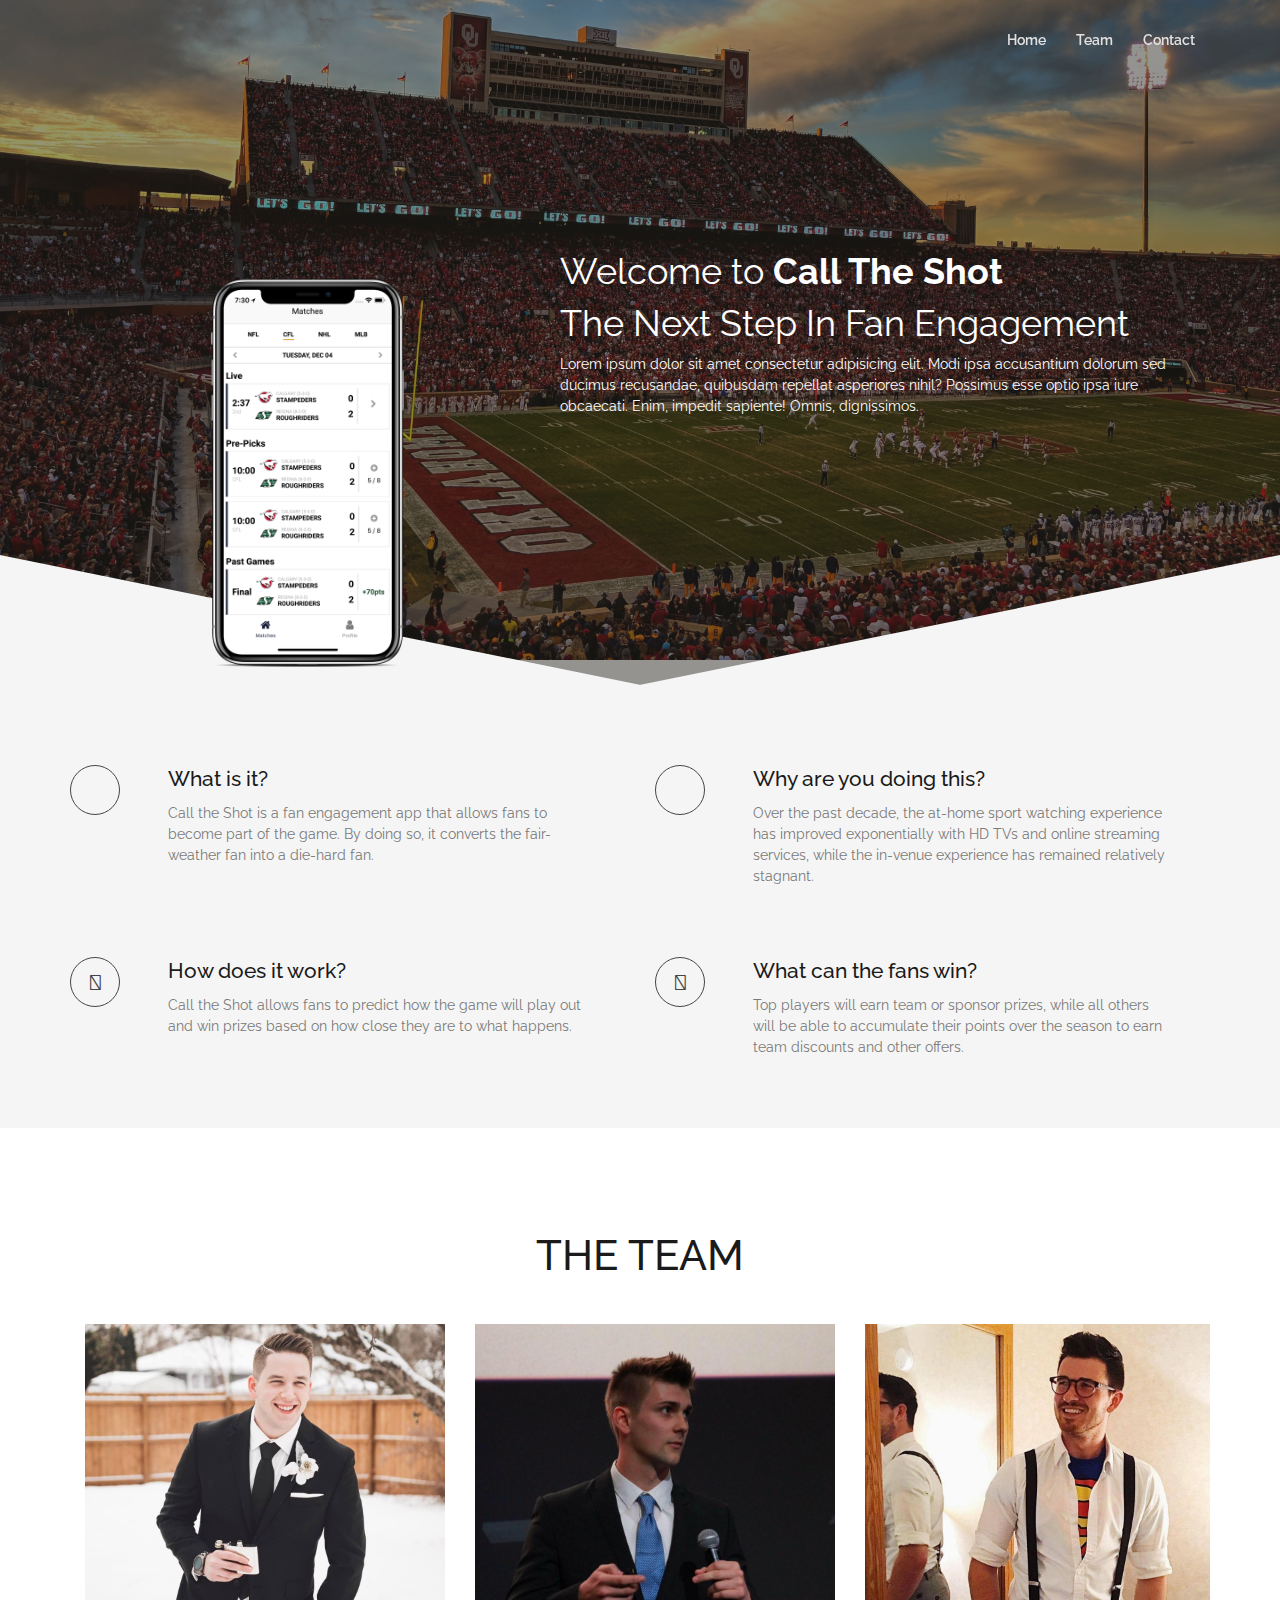
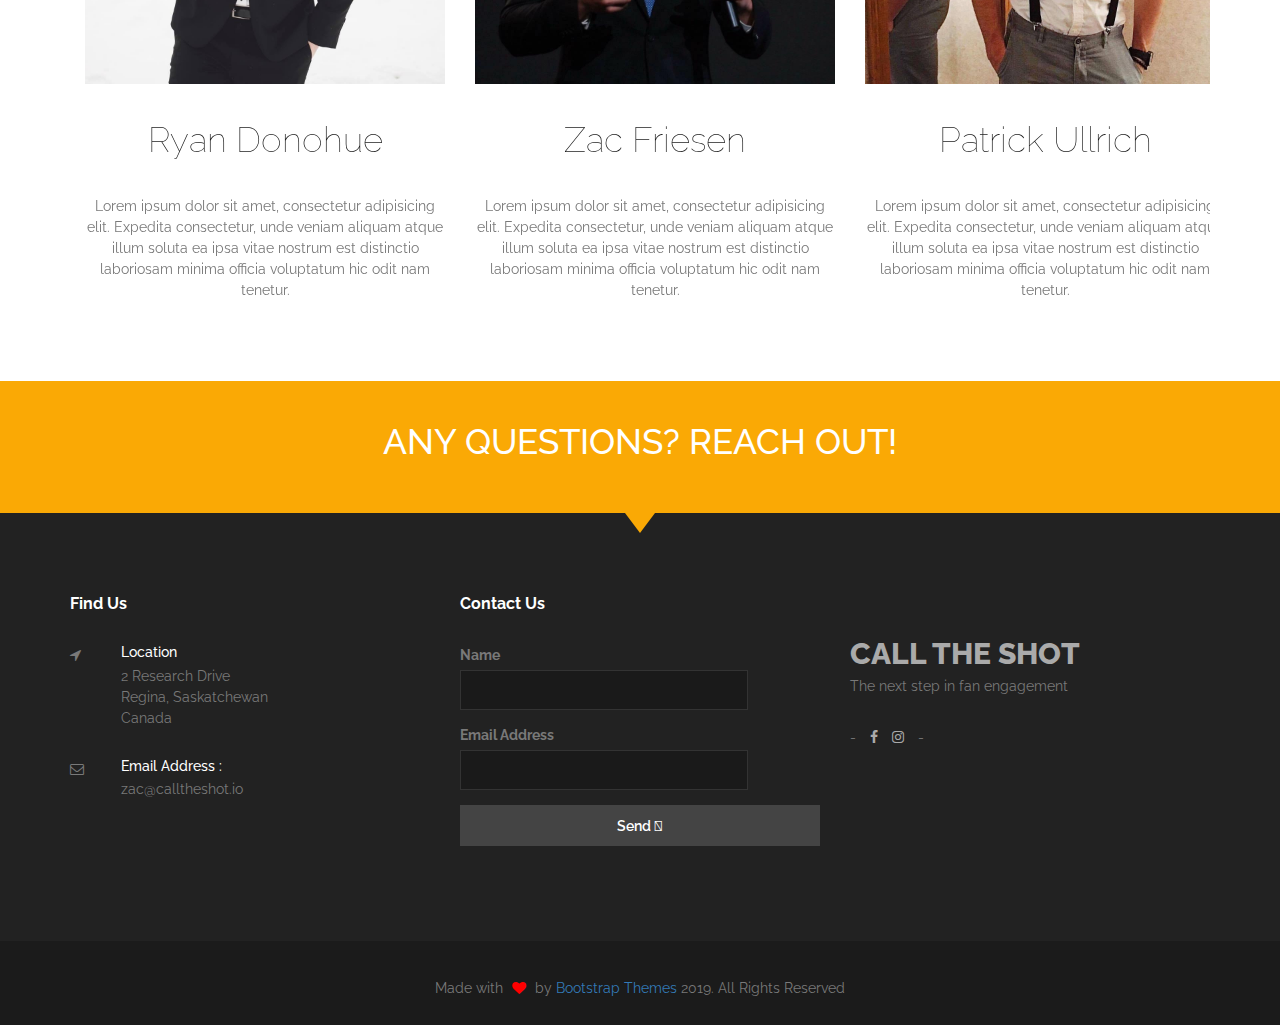
==== commit a7d307c5: "feat(formatting):" ====
--- a/index.html
+++ b/index.html
@@ -96,13 +96,14 @@
             <div class="col-md-12">
               <div class="hello_slid">
                 <div class="slid_item xs-text-center">
-                  <div class="col-sm-4">
+                  <div class="col-sm-5">
                     <img src="assets/matches.png" alt="" />
                   </div>
-                  <div class="col-sm-8">
+                  <div class="col-sm-7">
                     <div class="home_text xs-m-top-30">
                       <h2 class="text-white">Welcome to <strong>Call The Shot</strong></h2>
                       <h2 class="text-white">The Next Step In Fan Engagement</h2>
+                      <p class="text-white">Lorem ipsum dolor sit amet consectetur adipisicing elit. Modi ipsa accusantium dolorum sed ducimus recusandae, quibusdam repellat asperiores nihil? Possimus esse optio ipsa iure obcaecati. Enim, impedit sapiente! Omnis, dignissimos.</p>
                     </div>
 
                     <!-- <div class="home_btns m-top-40">
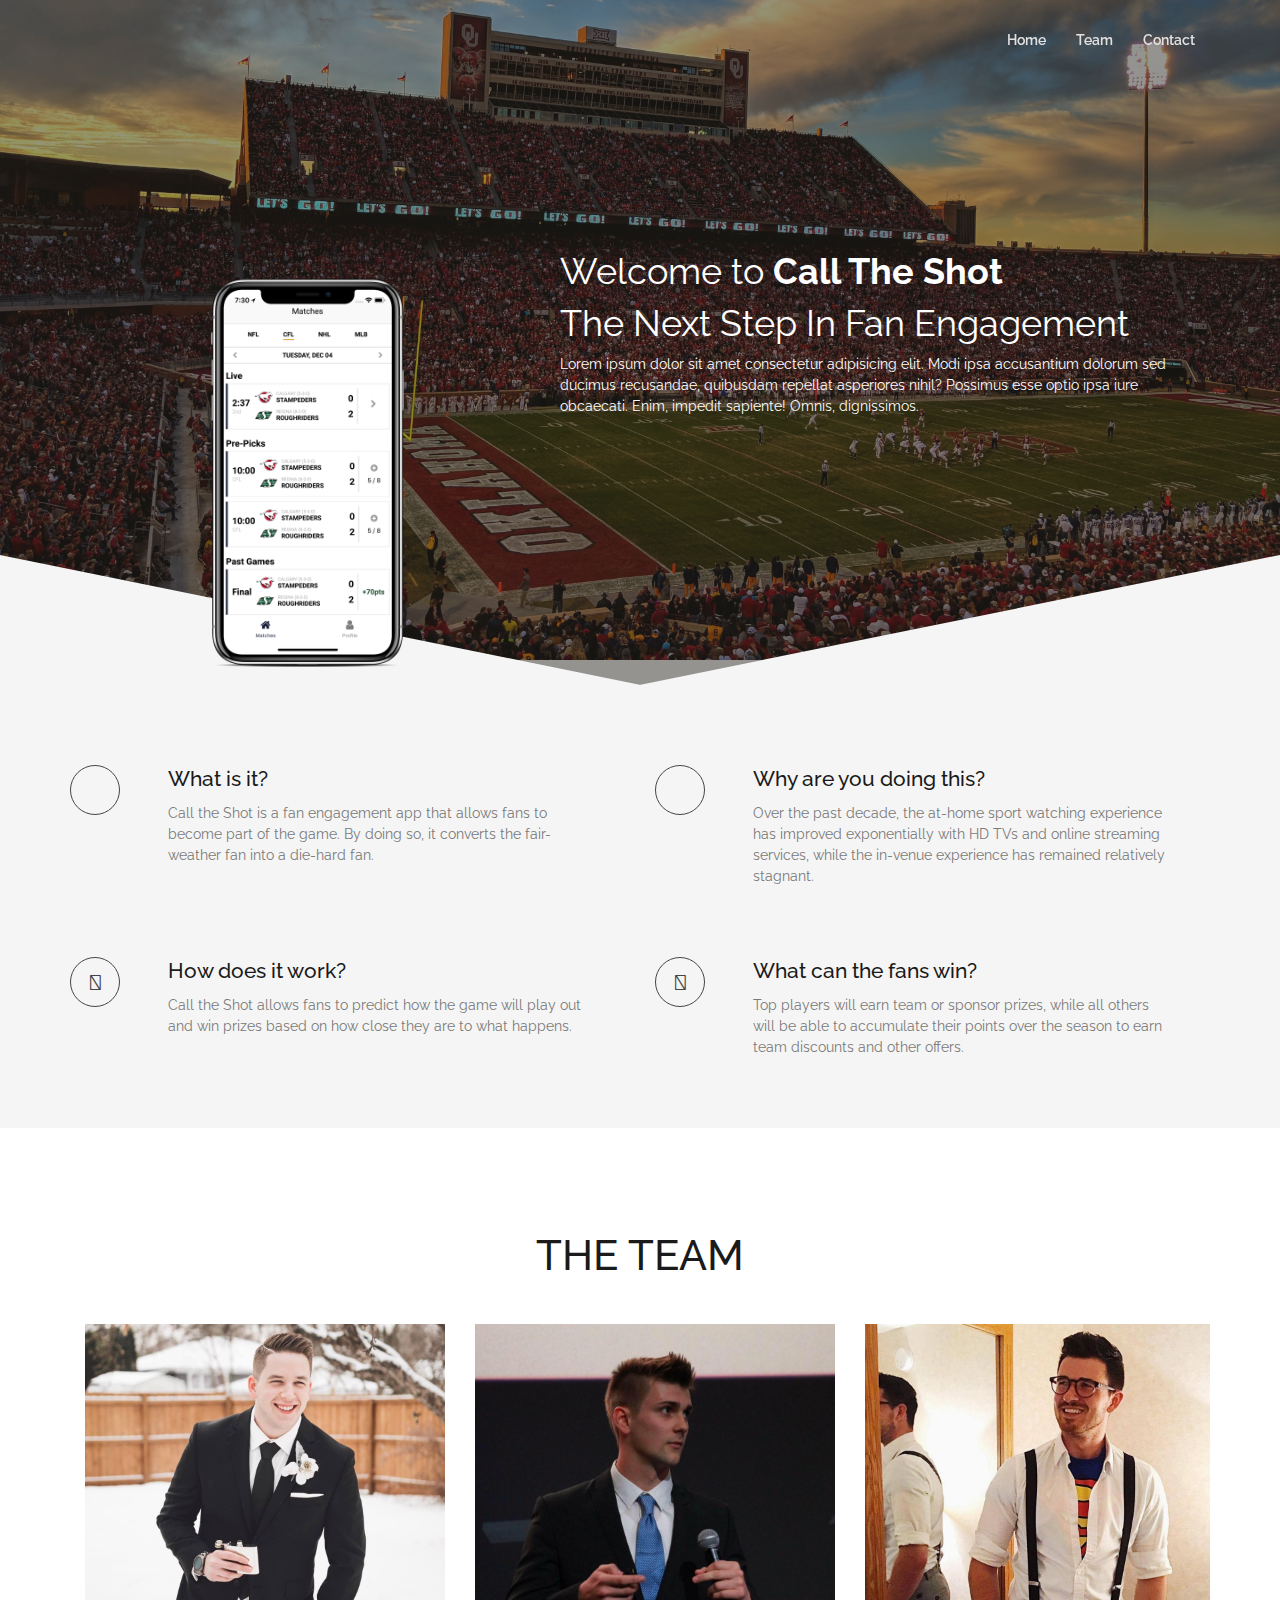
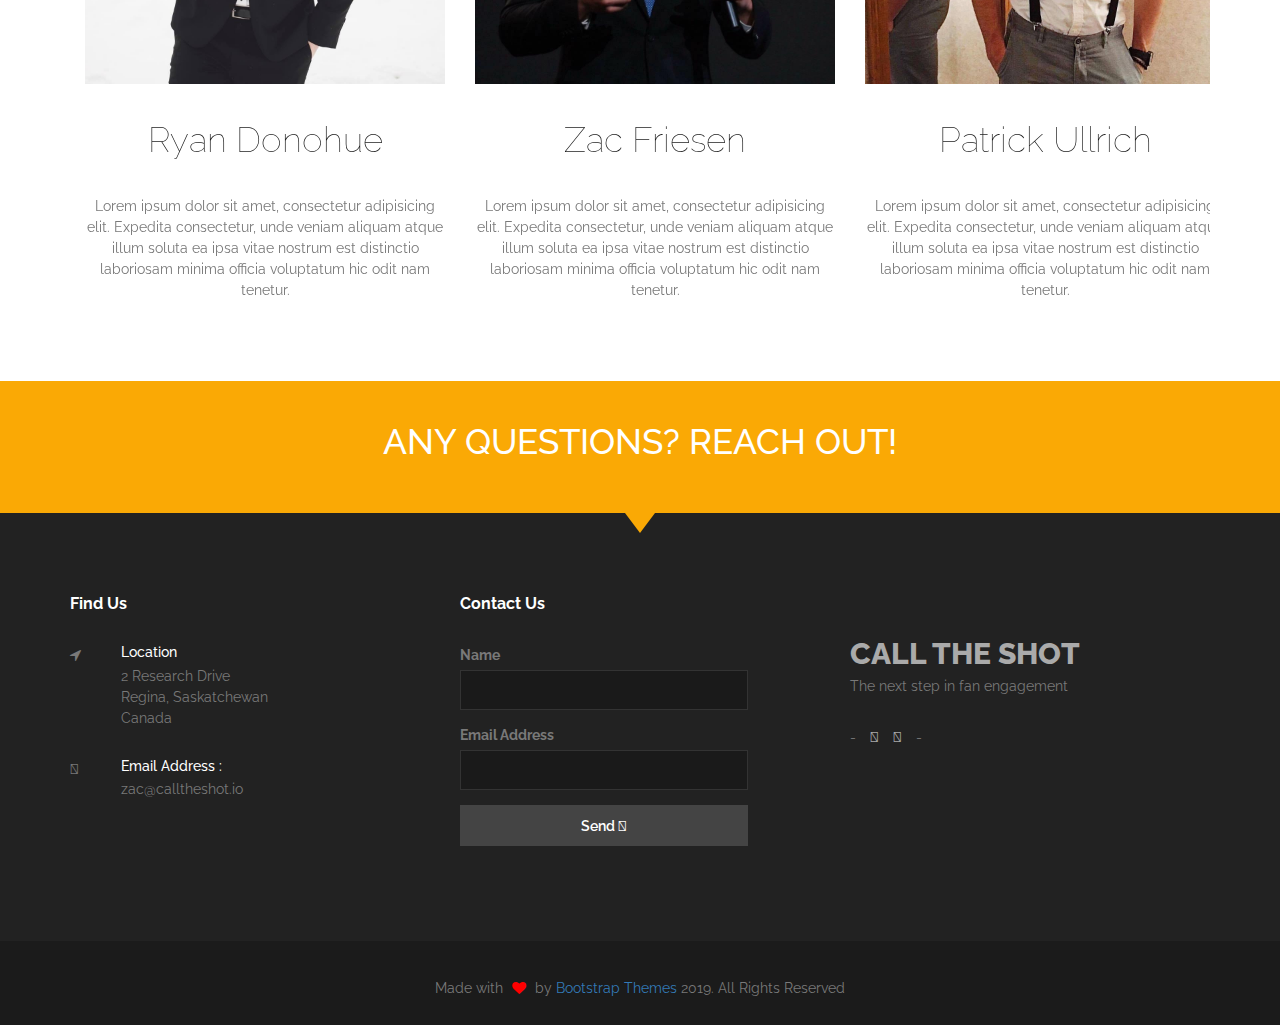
==== commit 214c5192: "feat(Font Awesome Fix):" ====
--- a/index.html
+++ b/index.html
@@ -330,7 +330,7 @@
                   </div>
                 </div>
                 <div class="widget_ab_item m-top-30">
-                  <div class="item_icon"><i class="fa fa-envelope-o"></i></div>
+                  <div class="item_icon"><i class="far fa-envelope"></i></div>
                   <div class="widget_ab_item_text">
                     <h6 class="text-white">Email Address :</h6>
                     <p>zac@calltheshot.io</p>
@@ -368,8 +368,8 @@
                 </div>
                 <ul class="list-inline m-top-30">
                   <li> - </li>
-                  <li><a href="https://www.facebook.com/Call-the-Shot-252630158747086/"><i class="fa fa-facebook"></i></a></li>
-                  <li><a href="https://www.instagram.com/calltheshotapp/"><i class="fa fa-instagram"></i></a></li>
+                  <li><a href="https://www.facebook.com/Call-the-Shot-252630158747086/"><i class="fab fa-facebook"></i></a></li>
+                  <li><a href="https://www.instagram.com/calltheshotapp/"><i class="fab fa-instagram"></i></i></a></li>
                   <li> - </li>
                 </ul>
 
--- a/assets/css/style.css
+++ b/assets/css/style.css
@@ -1352,6 +1352,7 @@
     border-color:#444444;
     color:#fff;
     border-radius: 0;
+    width: 80%;
 }
 .widget_brand a{
     font-size:30px;
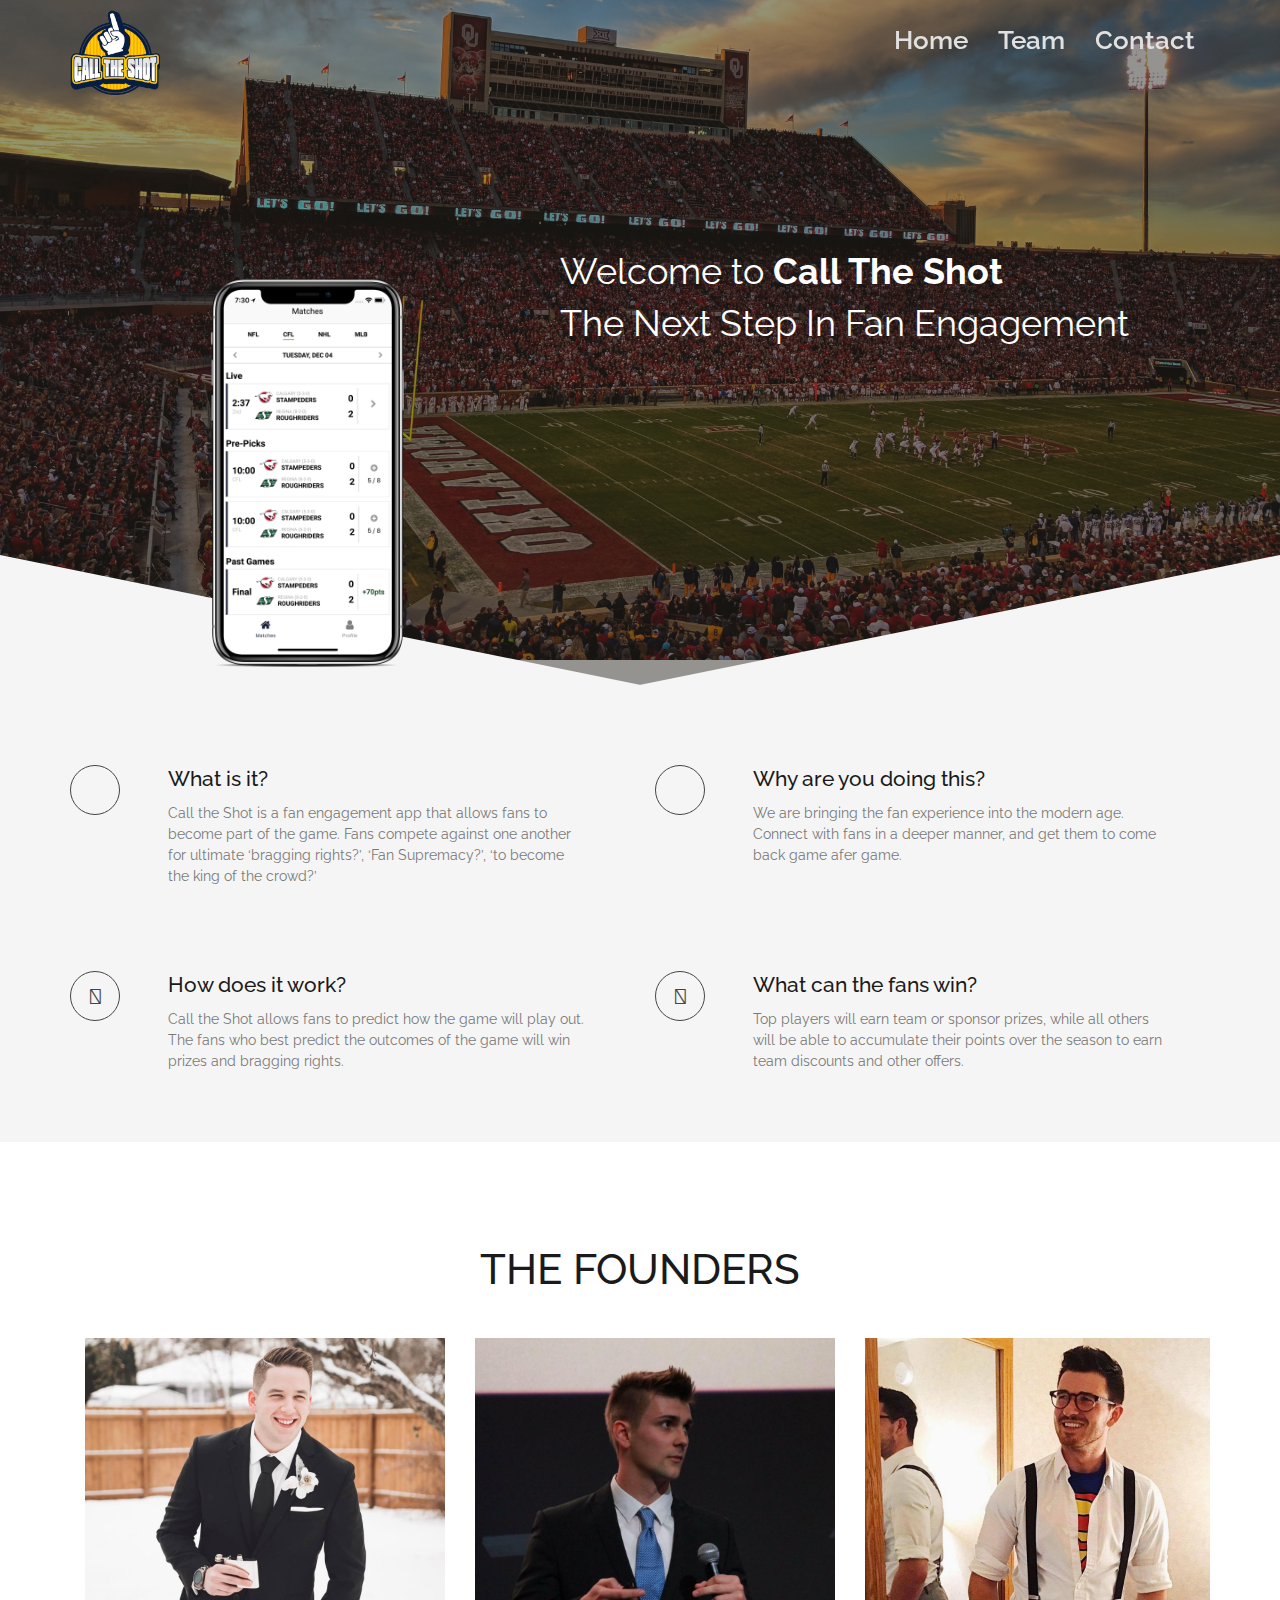
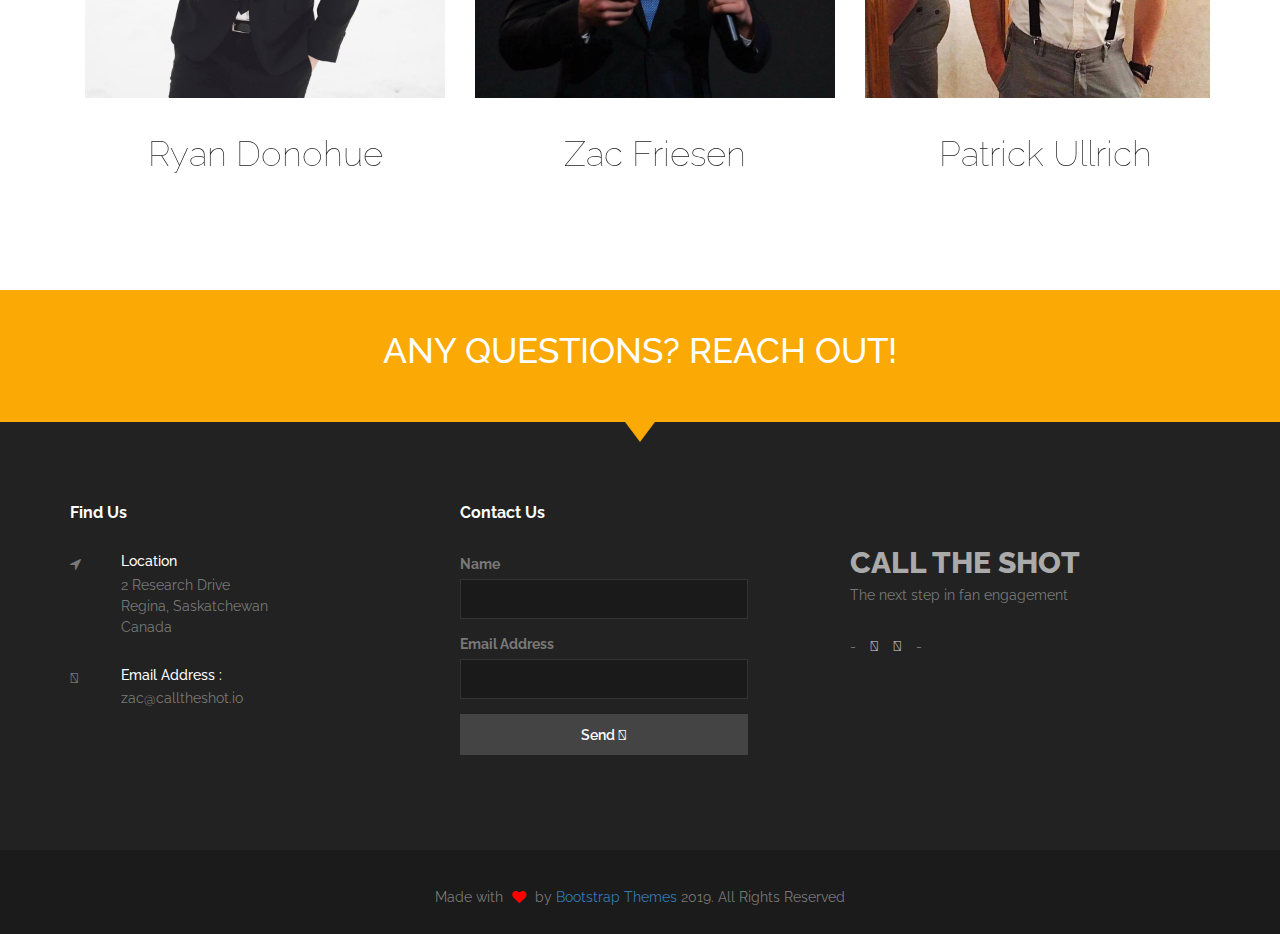
==== commit 9f2a218c: "feat(closing fixes):" ====
--- a/index.html
+++ b/index.html
@@ -61,28 +61,23 @@
     <nav class="navbar navbar-default bootsnav navbar-fixed no-background white">
       <div class="container">
 
-        <!-- Start Header Navigation -->
         <div class="navbar-header">
           <button type="button" class="navbar-toggle" data-toggle="collapse" data-target="#navbar-menu">
             <i class="fa fa-bars"></i>
           </button>
 
           <a href="#" class="navbar-left">
-            <!-- <img src="assets/cts.png"> -->
+            <img class="cts-logo" src="assets/beep.png">
           </a>
 
         </div>
-        <!-- End Header Navigation -->
-
-        <!-- navbar menu -->
+        
         <div class="collapse navbar-collapse" id="navbar-menu">
           <ul class="nav navbar-nav navbar-right">
-            <li><a href="#home">Home</a></li>
-            <!-- <li><a href="#features">About</a></li> -->
-            <li><a href="#team">Team</a></li>
-            <li><a href="#contact">Contact</a></li>
+            <li><a href="#home" class="nav-text">Home</a></li>
+            <li><a href="#team" class="nav-text">Team</a></li>
+            <li><a href="#contact" class="nav-text">Contact</a></li>
           </ul>
-        </div><!-- /.navbar-collapse -->
       </div>
 
     </nav>
@@ -103,7 +98,9 @@
                     <div class="home_text xs-m-top-30">
                       <h2 class="text-white">Welcome to <strong>Call The Shot</strong></h2>
                       <h2 class="text-white">The Next Step In Fan Engagement</h2>
-                      <p class="text-white">Lorem ipsum dolor sit amet consectetur adipisicing elit. Modi ipsa accusantium dolorum sed ducimus recusandae, quibusdam repellat asperiores nihil? Possimus esse optio ipsa iure obcaecati. Enim, impedit sapiente! Omnis, dignissimos.</p>
+                      <!-- <p class="text-white">Lorem ipsum dolor sit amet consectetur adipisicing elit. Modi ipsa
+                        accusantium dolorum sed ducimus recusandae, quibusdam repellat asperiores nihil? Possimus esse
+                        optio ipsa iure obcaecati. Enim, impedit sapiente! Omnis, dignissimos.</p> -->
                     </div>
 
                     <!-- <div class="home_btns m-top-40">
@@ -136,8 +133,9 @@
                 </div>
                 <div class="f_item_text">
                   <h3>What is it?</h3>
-                  <p>Call the Shot is a fan engagement app that allows fans to become part of the game. By doing so, it
-                    converts the fair-weather fan into a die-hard fan.</p>
+                  <p>Call the Shot is a fan engagement app that allows fans to become part of the game. Fans
+                    compete against one another for ultimate ‘bragging rights?’, ‘Fan Supremacy?’, ‘to
+                    become the king of the crowd?’</p>
                 </div>
               </div>
             </div>
@@ -148,8 +146,9 @@
                 </div>
                 <div class="f_item_text">
                   <h3>Why are you doing this?</h3>
-                  <p>Over the past decade, the at-home sport watching experience has improved exponentially with HD TVs
-                    and online streaming services, while the in-venue experience has remained relatively stagnant.</p>
+                  <p>We are bringing the fan experience into the modern age. Connect with fans in a deeper
+                    manner, and get them to come back game afer game.</p>
+                    <br>
                 </div>
               </div>
             </div>
@@ -160,8 +159,8 @@
                 </div>
                 <div class="f_item_text">
                   <h3>How does it work?</h3>
-                  <p>Call the Shot allows fans to predict how the game will play out and win prizes based on how close
-                    they are to what happens. </p>
+                  <p>Call the Shot allows fans to predict how the game will play out. The fans who best
+                    predict the outcomes of the game will win prizes and bragging rights. </p>
                 </div>
               </div>
             </div>
@@ -238,7 +237,7 @@
       <div class="container">
         <div class="main_team roomy-80">
           <div class="head_title text-center fix">
-            <h1 class="text-uppercase">The Team</h1>
+            <h1 class="text-uppercase">The Founders</h1>
           </div>
 
           <div class="carousel-inner" role="listbox">
@@ -253,9 +252,9 @@
                       </div>
                     </div>
                     <h2 class="my-2 person-title">Ryan Donohue</h2>
-                    <p>Lorem ipsum dolor sit amet, consectetur adipisicing elit. Expedita consectetur, unde veniam
+                    <!-- <p>Lorem ipsum dolor sit amet, consectetur adipisicing elit. Expedita consectetur, unde veniam
                       aliquam atque illum soluta ea ipsa vitae nostrum est distinctio laboriosam minima officia
-                      voluptatum hic odit nam tenetur.</p>
+                      voluptatum hic odit nam tenetur.</p> -->
                   </div>
 
                   <div class="col-sm-4 text-center">
@@ -265,9 +264,9 @@
                       </div>
                     </div>
                     <h2 class="my-2 person-title">Zac Friesen</h2>
-                    <p>Lorem ipsum dolor sit amet, consectetur adipisicing elit. Expedita consectetur, unde veniam
+                    <!-- <p>Lorem ipsum dolor sit amet, consectetur adipisicing elit. Expedita consectetur, unde veniam
                       aliquam atque illum soluta ea ipsa vitae nostrum est distinctio laboriosam minima officia
-                      voluptatum hic odit nam tenetur.</p>
+                      voluptatum hic odit nam tenetur.</p> -->
                   </div>
 
                   <div class="col-sm-4 text-center">
@@ -277,9 +276,9 @@
                       </div>
                     </div>
                     <h2 class="my-2 person-title">Patrick Ullrich</h2>
-                    <p>Lorem ipsum dolor sit amet, consectetur adipisicing elit. Expedita consectetur, unde veniam
+                    <!-- <p>Lorem ipsum dolor sit amet, consectetur adipisicing elit. Expedita consectetur, unde veniam
                       aliquam atque illum soluta ea ipsa vitae nostrum est distinctio laboriosam minima officia
-                      voluptatum hic odit nam tenetur.</p>
+                      voluptatum hic odit nam tenetur.</p> -->
                   </div>
 
                 </div><!-- End off row -->
@@ -369,7 +368,7 @@
                 <ul class="list-inline m-top-30">
                   <li> - </li>
                   <li><a href="https://www.facebook.com/Call-the-Shot-252630158747086/"><i class="fab fa-facebook"></i></a></li>
-                  <li><a href="https://www.instagram.com/calltheshotapp/"><i class="fab fa-instagram"></i></i></a></li>
+                  <li><a href="https://www.instagram.com/calltheshotapp/"><i class="fab fa-instagram"></i></a></li>
                   <li> - </li>
                 </ul>
 
--- a/assets/css/style.css
+++ b/assets/css/style.css
@@ -1381,4 +1381,15 @@
 
 .person-title {
     font-weight: 100;
+}
+
+.nav-text {
+    font-size: 26px;
+    font-weight: 300; 
+}
+
+.cts-logo {
+    padding: 10px 0;
+    width: 60%;
+    height: auto;
 }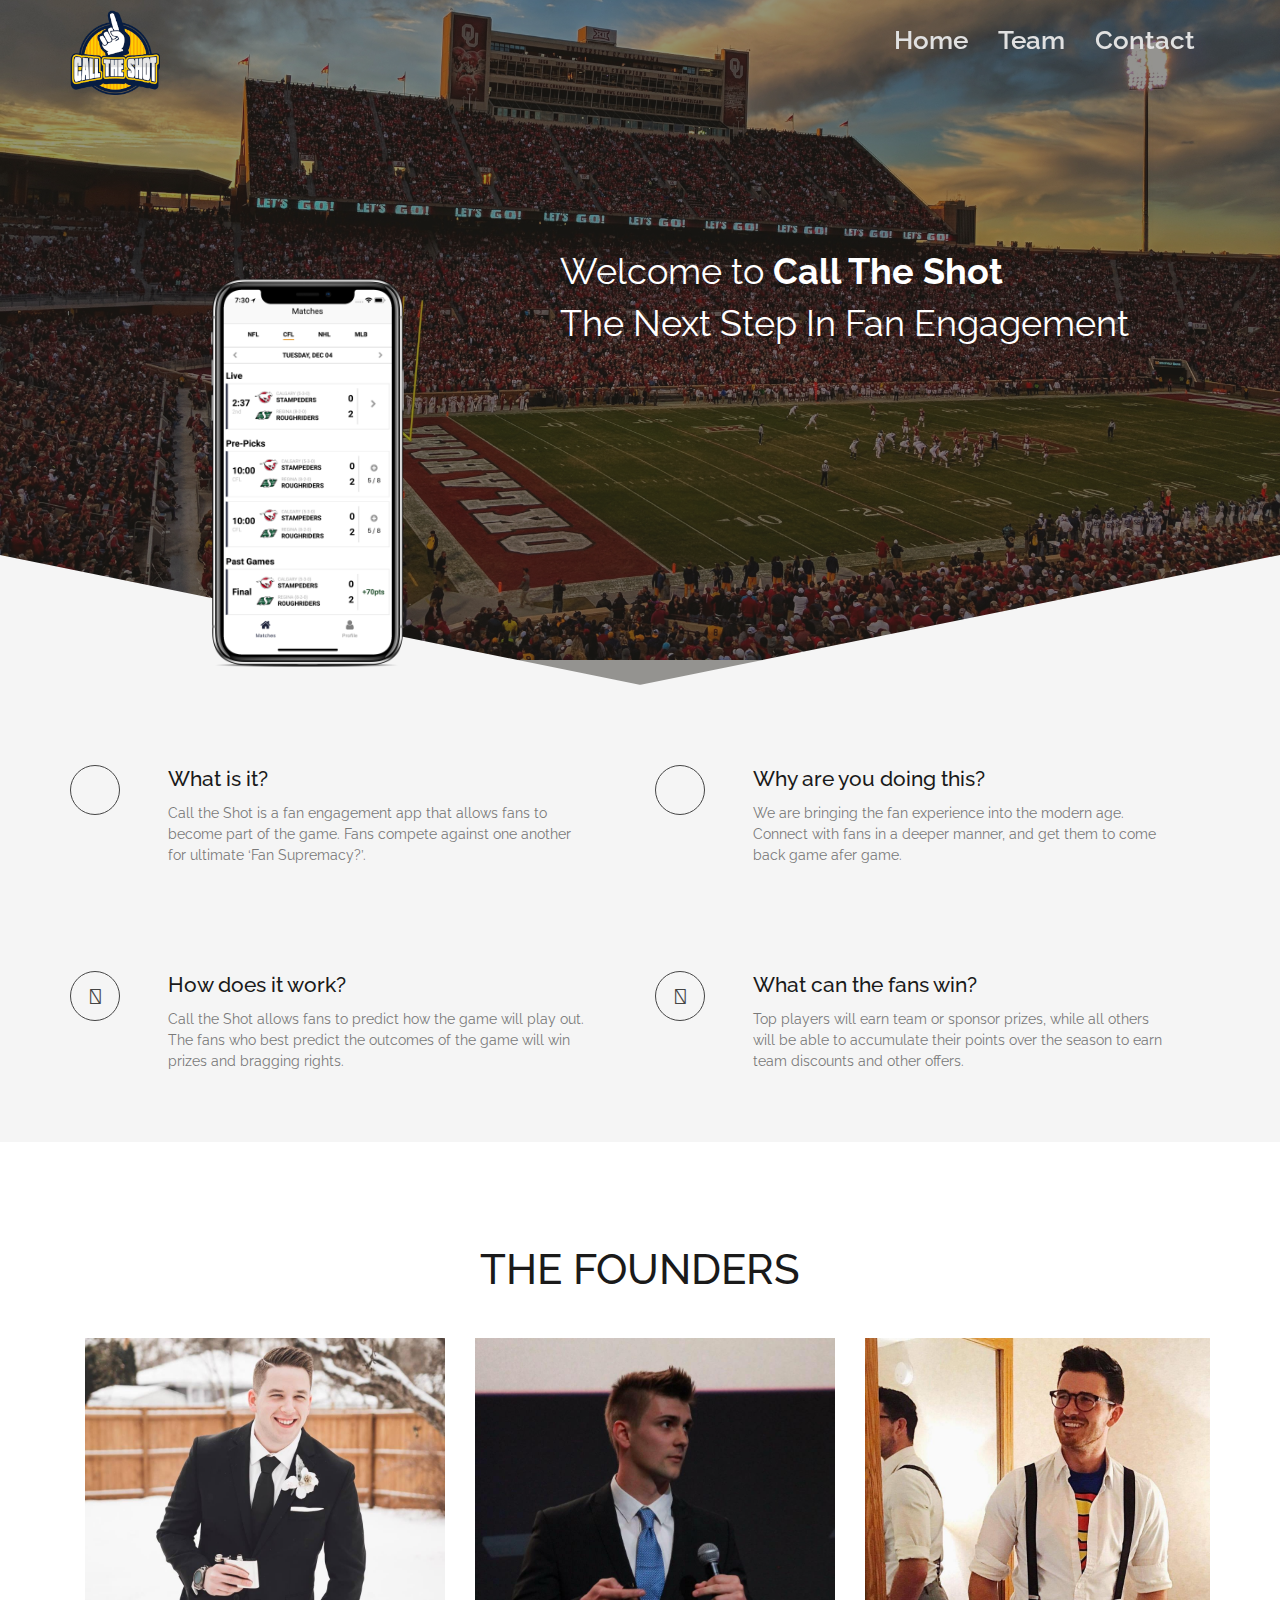
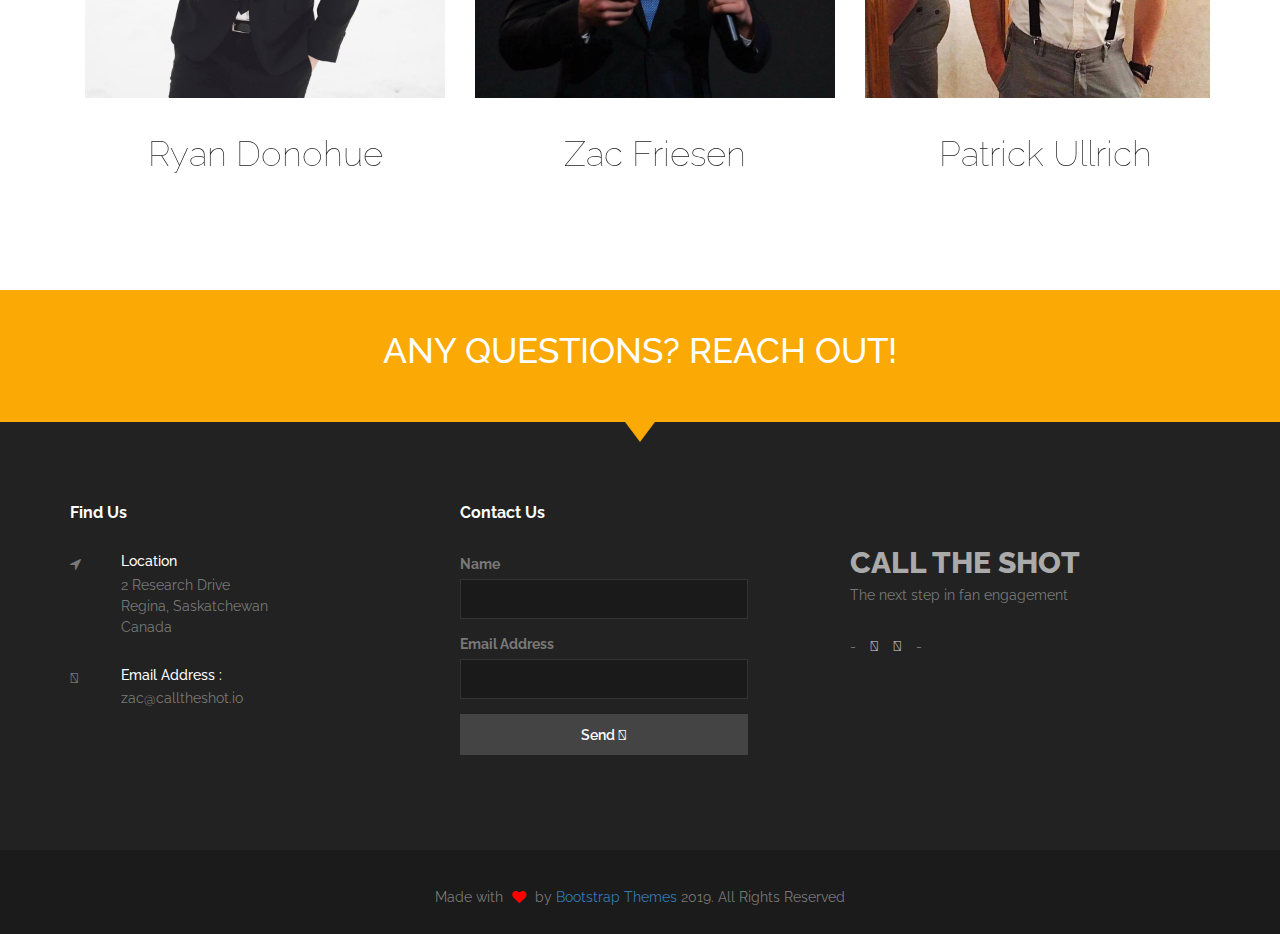
==== commit ab116e3a: "feat(Mobile):" ====
--- a/index.html
+++ b/index.html
@@ -62,9 +62,9 @@
       <div class="container">
 
         <div class="navbar-header">
-          <button type="button" class="navbar-toggle" data-toggle="collapse" data-target="#navbar-menu">
+          <!-- <button type="button" class="navbar-toggle" data-toggle="collapse" data-target="#navbar-menu">
             <i class="fa fa-bars"></i>
-          </button>
+          </button> -->
 
           <a href="#" class="navbar-left">
             <img class="cts-logo" src="assets/beep.png">
@@ -134,8 +134,7 @@
                 <div class="f_item_text">
                   <h3>What is it?</h3>
                   <p>Call the Shot is a fan engagement app that allows fans to become part of the game. Fans
-                    compete against one another for ultimate ‘bragging rights?’, ‘Fan Supremacy?’, ‘to
-                    become the king of the crowd?’</p>
+                    compete against one another for ultimate ‘Fan Supremacy?’.</p>
                 </div>
               </div>
             </div>
--- a/assets/css/bootsnav.css
+++ b/assets/css/bootsnav.css
@@ -1374,6 +1374,7 @@
 }
 
 @media (max-width: 767px) {
+    
     nav.navbar.bootsnav .navbar-header {
         padding-left: 15px;
         padding-right: 15px;
--- a/assets/css/responsive.css
+++ b/assets/css/responsive.css
@@ -75,6 +75,9 @@
 
 /* Landscape phones and portrait tablets */
 @media (max-width: 768px) {
+    .cts-logo {
+        width: 20%;
+    }
     h2 {
         font-size: 2rem;
     }
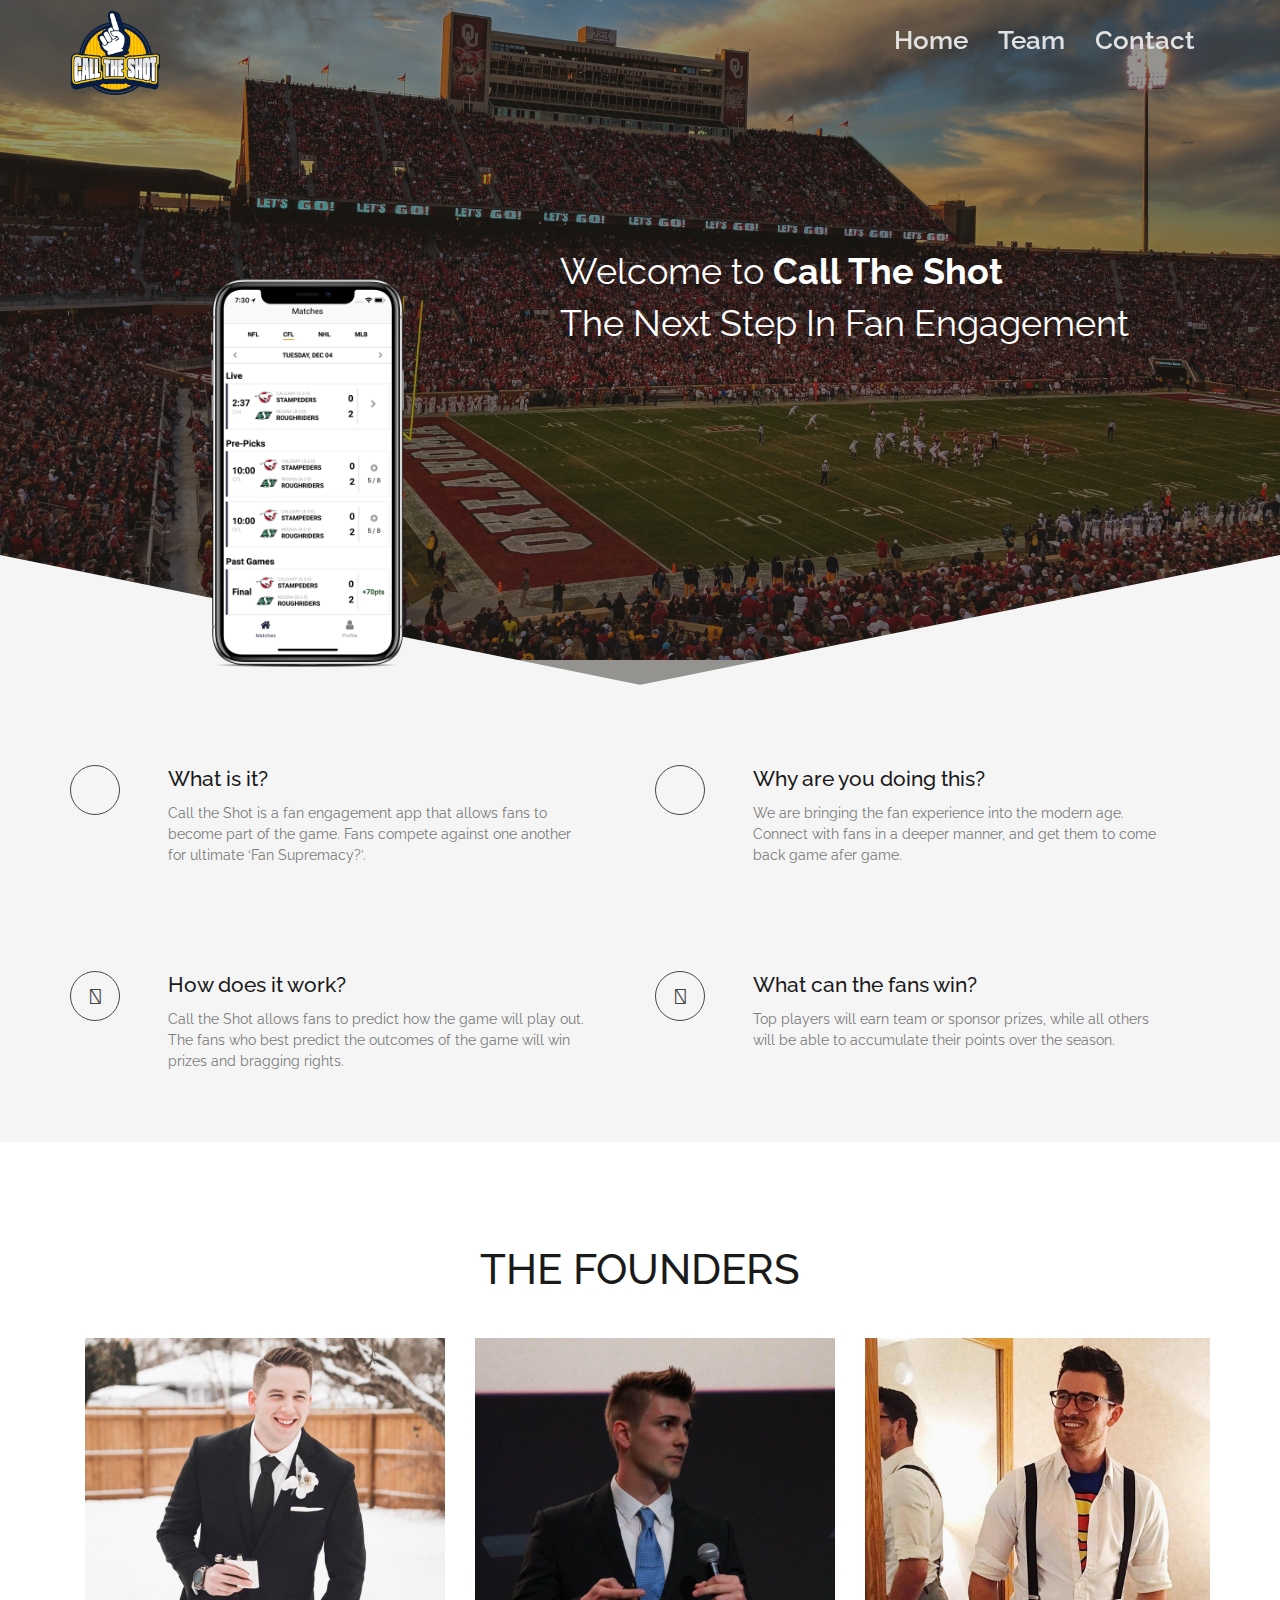
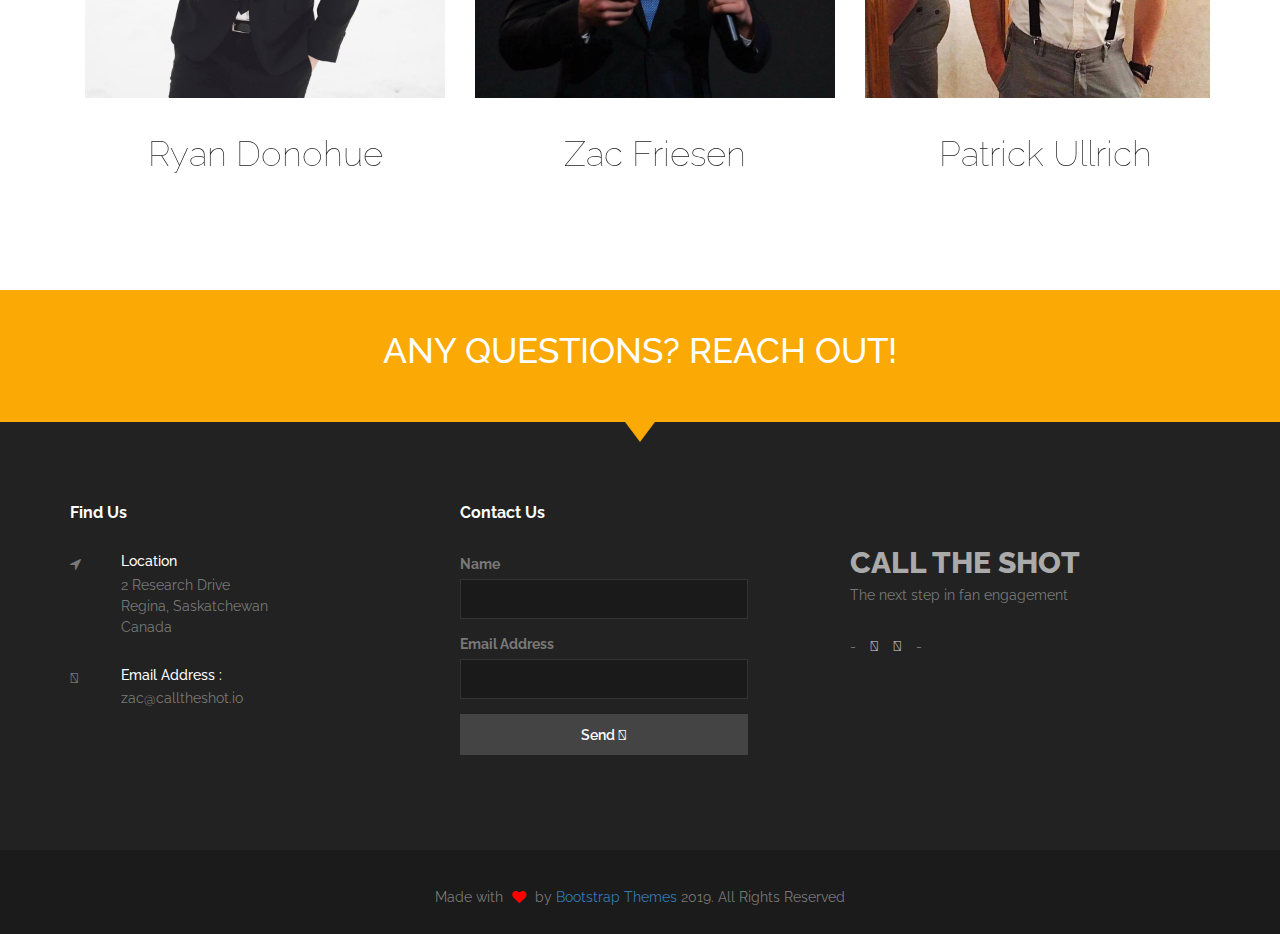
==== commit 14d2aa81: "feat(Wording):" ====
--- a/index.html
+++ b/index.html
@@ -171,7 +171,7 @@
                 <div class="f_item_text">
                   <h3>What can the fans win?</h3>
                   <p>Top players will earn team or sponsor prizes, while all others will be able to accumulate their
-                    points over the season to earn team discounts and other offers.</p>
+                    points over the season.</p>
                 </div>
               </div>
             </div>
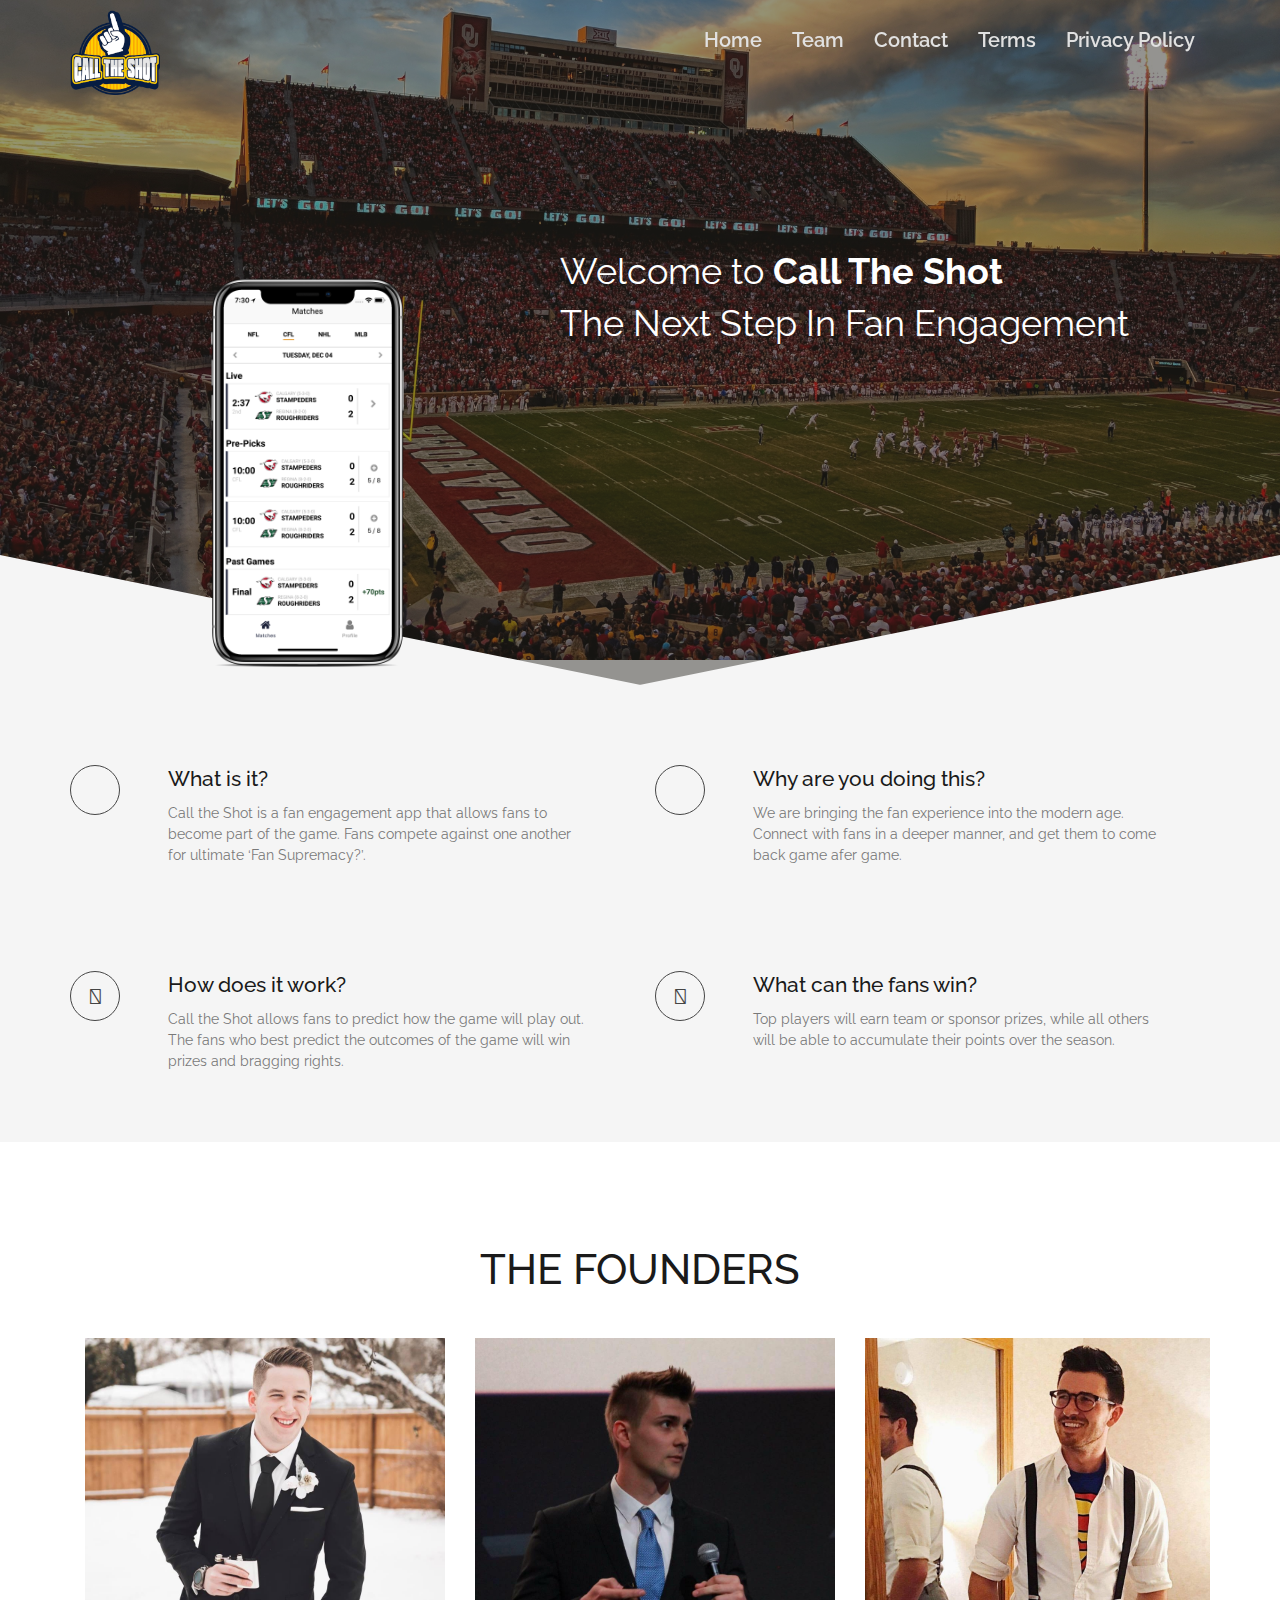
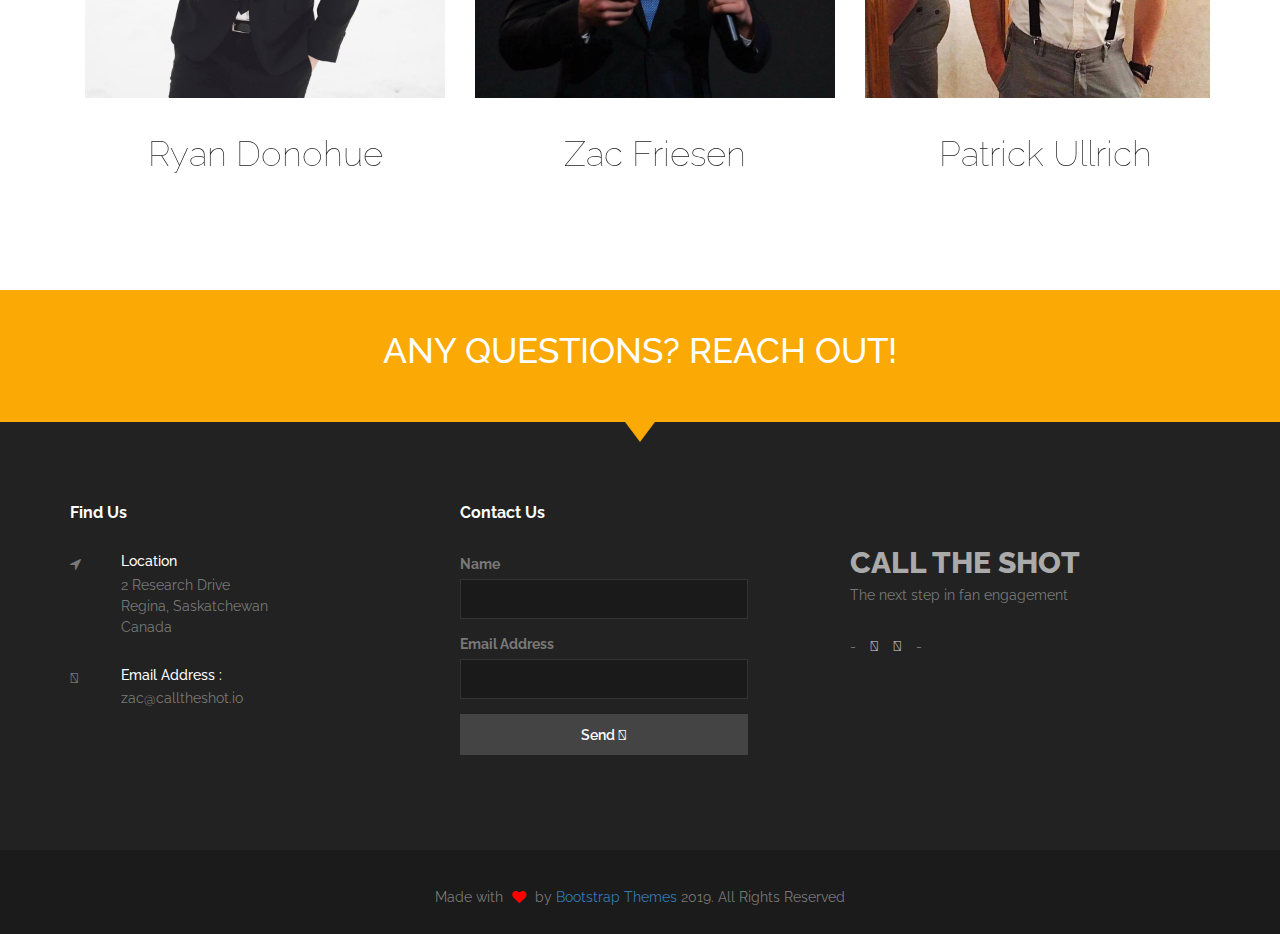
==== commit fc85ec29: "feat:" ====
--- a/index.html
+++ b/index.html
@@ -71,15 +71,16 @@
           </a>
 
         </div>
-        
+
         <div class="collapse navbar-collapse" id="navbar-menu">
           <ul class="nav navbar-nav navbar-right">
-            <li><a href="#home" class="nav-text">Home</a></li>
-            <li><a href="#team" class="nav-text">Team</a></li>
-            <li><a href="#contact" class="nav-text">Contact</a></li>
+            <li><a href="./index.html#home" class="nav-text">Home</a></li>
+            <li><a href="./index.html#team" class="nav-text">Team</a></li>
+            <li><a href="./index.html#contact" class="nav-text">Contact</a></li>
+            <li><a href="./tos.html" class="nav-text">Terms</a></li>
+            <li><a href="./privacy.html" class="nav-text">Privacy Policy</a></li>
           </ul>
-      </div>
-
+        </div>
     </nav>
 
     <!--Home Sections-->
@@ -147,7 +148,7 @@
                   <h3>Why are you doing this?</h3>
                   <p>We are bringing the fan experience into the modern age. Connect with fans in a deeper
                     manner, and get them to come back game afer game.</p>
-                    <br>
+                  <br>
                 </div>
               </div>
             </div>
@@ -251,9 +252,6 @@
                       </div>
                     </div>
                     <h2 class="my-2 person-title">Ryan Donohue</h2>
-                    <!-- <p>Lorem ipsum dolor sit amet, consectetur adipisicing elit. Expedita consectetur, unde veniam
-                      aliquam atque illum soluta ea ipsa vitae nostrum est distinctio laboriosam minima officia
-                      voluptatum hic odit nam tenetur.</p> -->
                   </div>
 
                   <div class="col-sm-4 text-center">
--- a/assets/css/style.css
+++ b/assets/css/style.css
@@ -1384,7 +1384,7 @@
 }
 
 .nav-text {
-    font-size: 26px;
+    font-size: 20px;
     font-weight: 300; 
 }
 
@@ -1392,4 +1392,8 @@
     padding: 10px 0;
     width: 60%;
     height: auto;
+}
+
+.page-title {
+    margin-top: 1em;
 }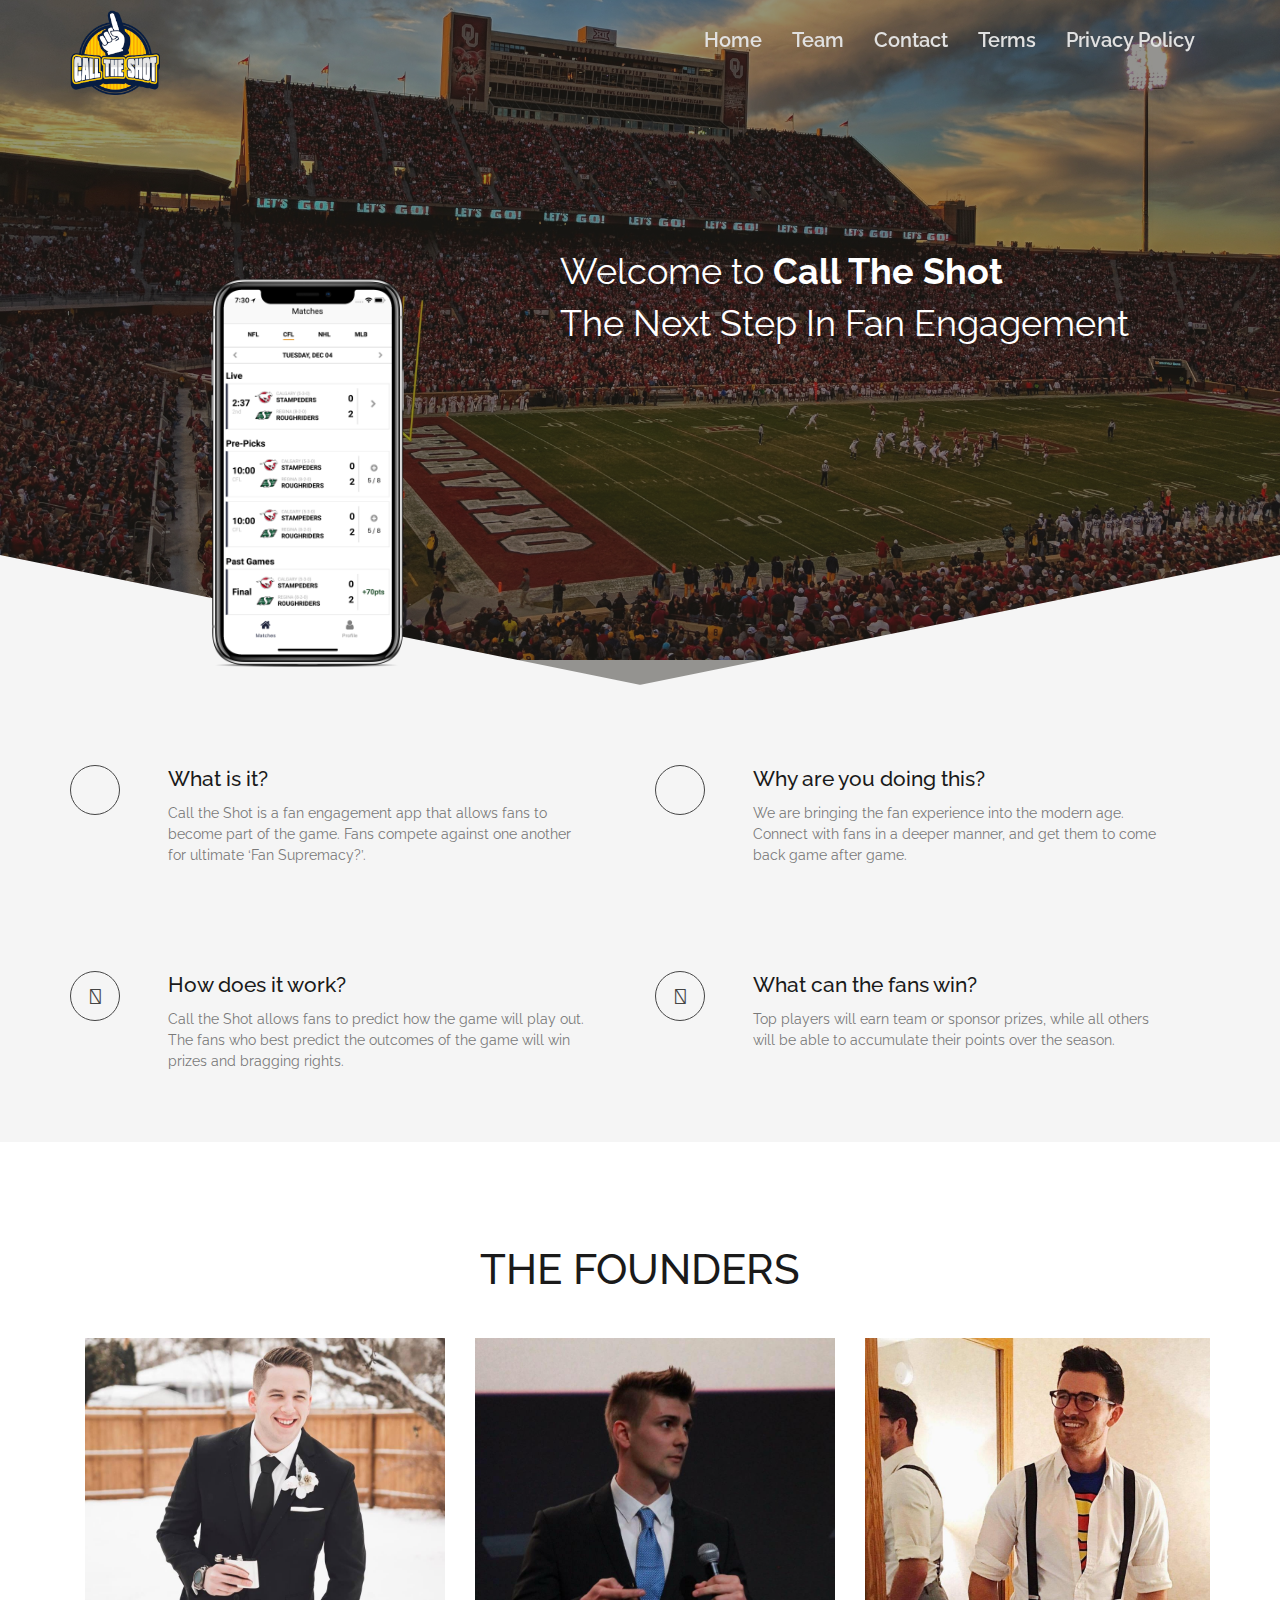
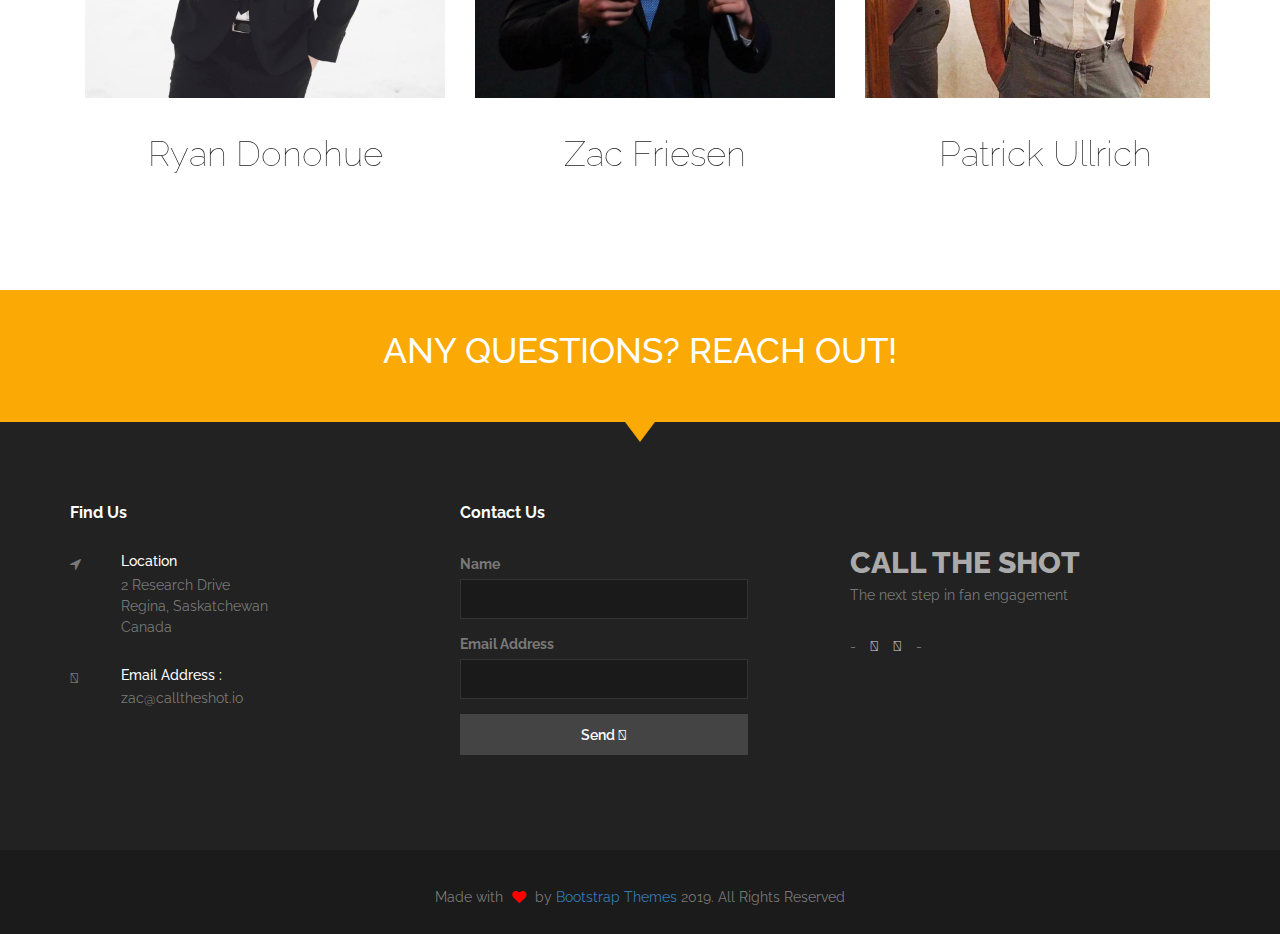
==== commit ec8b3c8f: "fix(typo):" ====
--- a/index.html
+++ b/index.html
@@ -147,7 +147,7 @@
                 <div class="f_item_text">
                   <h3>Why are you doing this?</h3>
                   <p>We are bringing the fan experience into the modern age. Connect with fans in a deeper
-                    manner, and get them to come back game afer game.</p>
+                    manner, and get them to come back game after game.</p>
                   <br>
                 </div>
               </div>
